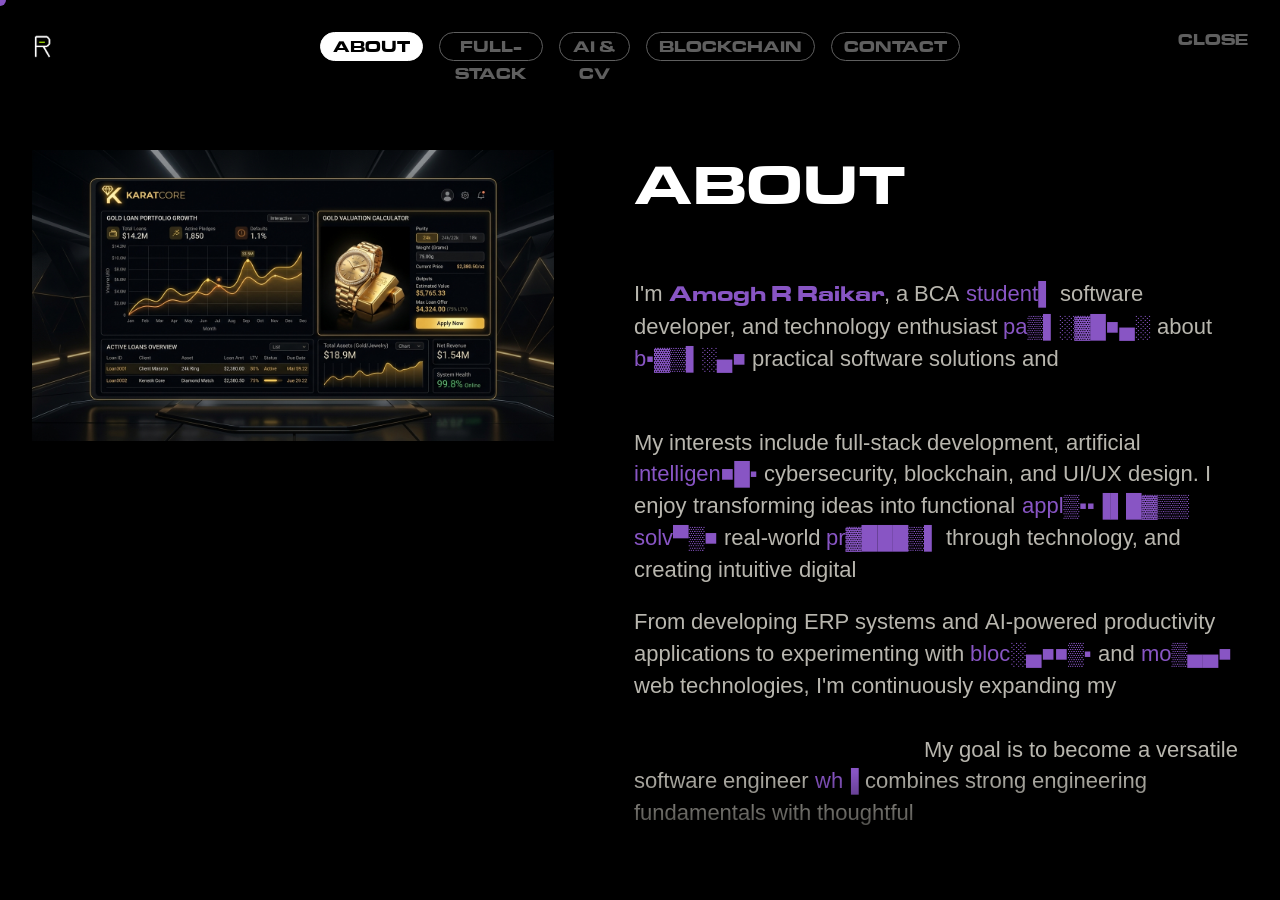
==== about.html @ 95056d33 "feat: personalized brutalist portfolio for Amogh R Raikar" ====
<!doctype html>
<html lang="en">
<head>
  <meta charset="utf-8">
  <meta name="viewport" content="width=device-width, initial-scale=1">
  <title>About Amogh R Raikar — Software Developer &amp; Creative Technologist</title>
  <meta name="description" content="Meet Amogh R Raikar, a software developer and creative technologist based in Bengaluru, India, building practical solutions across full-stack, AI, blockchain, and UI/UX design.">
  <meta name="robots" content="index, follow, max-image-preview:large, max-snippet:-1, max-video-preview:-1">
  <link rel="canonical" href="https://amoghraikar.github.io/portfolio/about.html">
  <meta property="og:site_name" content="Amogh R Raikar">
  <meta property="og:locale" content="en_US">
  <meta property="og:type" content="website">
  <meta property="og:title" content="About Amogh R Raikar — Software Developer &amp; Creative Technologist">
  <meta property="og:description" content="Meet Amogh R Raikar, a software developer and creative technologist based in Bengaluru, India, building practical solutions across full-stack, AI, blockchain, and UI/UX design.">
  <meta property="og:url" content="https://amoghraikar.github.io/portfolio/about.html">
  <meta property="og:image" content="assets/img/projects/karatcore-1.jpg">
  <meta property="og:image:alt" content="About Amogh R Raikar">
  <meta name="twitter:card" content="summary_large_image">
  <meta name="twitter:title" content="About Amogh R Raikar — Software Developer &amp; Creative Technologist">
  <meta name="twitter:description" content="Meet Amogh R Raikar, a software developer and creative technologist based in Bengaluru, India.">
  <meta name="twitter:image" content="assets/img/projects/karatcore-1.jpg">
  <link rel="icon" type="image/png" sizes="16x16" href="assets/img/favicon/favicon-16x16-lm.png" media="(prefers-color-scheme: light)">
  <link rel="icon" type="image/png" sizes="32x32" href="assets/img/favicon/favicon-32x32-lm.png" media="(prefers-color-scheme: light)">
  <link rel="icon" type="image/x-icon" href="assets/img/favicon/favicon-lm.ico" media="(prefers-color-scheme: light)">
  <link rel="icon" type="image/png" sizes="16x16" href="assets/img/favicon/favicon-16x16-dm.png" media="(prefers-color-scheme: dark)">
  <link rel="icon" type="image/png" sizes="32x32" href="assets/img/favicon/favicon-32x32-dm.png" media="(prefers-color-scheme: dark)">
  <link rel="icon" type="image/x-icon" href="assets/img/favicon/favicon-dm.ico" media="(prefers-color-scheme: dark)">
  <script>
    (() => {
      const file = (location.pathname.split('/').pop() || 'index.html').toLowerCase();
      const sectionPage = /^(about|contact|projects)\.html$/.test(file);
      if (matchMedia('(max-width: 700px), (hover: none) and (pointer: coarse) and (max-width: 1100px)').matches && !sectionPage) {
        document.documentElement.classList.add('mobile-index');
      }
      if (sectionPage) {
        document.documentElement.classList.add('section-page');
      }
      if (/^(about|contact)\.html$/.test(file)) {
        document.documentElement.classList.add('static-page');
      }
    })();
  </script>
  <link rel="stylesheet" href="assets/css/styles.css?v=20260927-1">
</head>
<body>
  <nav class="interface" aria-label="Primary navigation">
    <div class="brand-nav">
      <span class="tokonoma-logo-frame">
        <img class="tokonoma-logo" src="assets/img/misc/tokonoma_logo.png" alt="Amogh R Raikar">
      </span>
      <a class="nav-pill vertical" href="about.html"><span class="nav-pill-label">ABOUT</span></a>
      <a class="nav-pill vertical" href="projects.html"><span class="nav-pill-label">PROJECTS</span></a>
    </div>

    <div class="center-nav">
      <a class="nav-pill" href="projects.html?cat=full-stack"><span class="nav-pill-label">FULL-STACK</span></a>
      <a class="nav-pill ai-pill" href="projects.html?cat=ai-cv"><span class="nav-pill-label">AI &amp; CV</span></a>
      <a class="nav-pill" href="projects.html?cat=blockchain"><span class="nav-pill-label">BLOCKCHAIN</span></a>
    </div>

    <div class="right-nav">
      <a class="nav-pill" href="about.html#skills"><span class="nav-pill-label">SKILLS</span></a>
      <a class="nav-pill vertical" href="contact.html"><span class="nav-pill-label">CONTACT</span></a>
      <a class="nav-pill instagram-pill" href="https://github.com/amoghraikar" target="_blank" rel="noopener noreferrer" aria-label="Amogh on GitHub">
        <span class="nav-pill-label">
          <svg viewBox="0 0 24 24" aria-hidden="true" width="24" height="24" fill="currentColor">
            <path fill-rule="evenodd" clip-rule="evenodd" d="M12 2C6.477 2 2 6.484 2 12.017c0 4.425 2.865 8.18 6.839 9.504.5.092.682-.217.682-.483 0-.237-.008-.868-.013-1.703-2.782.605-3.369-1.343-3.369-1.343-.454-1.158-1.11-1.466-1.11-1.466-.908-.62.069-.608.069-.608 1.003.07 1.53 1.032 1.53 1.032.892 1.53 2.341 1.088 2.91.832.092-.647.35-1.088.636-1.338-2.22-.253-4.555-1.113-4.555-4.951 0-1.093.39-1.988 1.029-2.688-.103-.253-.446-1.272.098-2.65 0 0 .84-.27 2.75 1.026A9.564 9.564 0 0112 6.844c.85.004 1.705.115 2.504.337 1.909-1.296 2.747-1.027 2.747-1.027.546 1.379.202 2.398.1 2.651.64.7 1.028 1.595 1.028 2.688 0 3.848-2.339 4.695-4.566 4.943.359.309.678.92.678 1.855 0 1.338-.012 2.419-.012 2.747 0 .268.18.58.688.482A10.019 10.019 0 0022 12.017C22 6.484 17.522 2 12 2z"></path>
          </svg>
        </span>
      </a>
    </div>
  </nav>

  <main>
    <section class="hero" id="trailArea" aria-label="About Amogh R Raikar">
      <h1 class="seo-heading">About Amogh R Raikar — Software Developer &amp; Creative Technologist</h1>
    </section>
  </main>

  <img class="match-reaction" id="matchReaction" alt="" aria-hidden="true">
  <div class="points-display" id="pointsDisplay" aria-live="polite">
    <svg class="points-border" id="pointsBorder" aria-hidden="true">
      <rect class="ants-white" fill="none" stroke="#767676" stroke-width="1"></rect>
    </svg>
    <span id="pointsValue">POINTS 0</span>
  </div>

  <div class="cursor-action" id="cursorAction" aria-hidden="true">
    <span class="cursor-action-label" id="cursorActionLabel">MENU</span>
    <span class="cursor-action-count" id="cursorActionCount"></span>
    <svg class="cursor-image-nav" viewBox="0 0 80 80">
      <g id="cursorNavArrowGroup">
        <path class="cursor-nav-arrow" id="cursorNavArrow" d="M23 40 H56 M46 30 L56 40 L46 50"></path>
      </g>
    </svg>
  </div>

  <div class="viewer" id="viewer" role="dialog" aria-modal="true" aria-label="Expanded image" tabindex="-1">
    <a class="viewer-logo viewer-ui" href="index.html" aria-label="Amogh home">
      <img src="assets/img/misc/tokonoma_logo.png" alt="Amogh R Raikar">
    </a>
    <div class="viewer-tabs viewer-ui" id="viewerTabs" role="tablist" aria-label="Project category">
      <button class="viewer-tab active" type="button" data-section="ABOUT">ABOUT</button>
      <button class="viewer-tab" type="button" data-section="FULL-STACK">FULL-STACK</button>
      <button class="viewer-tab" type="button" data-section="AI &amp; CV">AI &amp; CV</button>
      <button class="viewer-tab" type="button" data-section="BLOCKCHAIN">BLOCKCHAIN</button>
      <button class="viewer-tab" type="button" data-section="CONTACT">CONTACT</button>
    </div>
    <button class="viewer-close viewer-ui" id="viewerClose" type="button">CLOSE</button>
    <div class="viewer-breadcrumb viewer-ui">
      <span id="viewerBreadcrumbPath">ABOUT&nbsp;&nbsp;/&nbsp;&nbsp;</span><strong id="viewerBreadcrumbImage">PROFILE</strong>
    </div>
    <img id="viewerImage" alt="Amogh R Raikar project image">
    <iframe class="viewer-video" id="viewerVideo" title="Project video player" frameborder="0" allow="accelerometer; autoplay; clipboard-write; encrypted-media; gyroscope; picture-in-picture; web-share" referrerpolicy="strict-origin-when-cross-origin" allowfullscreen></iframe>
    <div class="viewer-static-page" id="viewerStaticPage">
      <div class="viewer-static-page-inner">
        <div class="viewer-static-grid">
          <figure class="viewer-static-media">
            <img id="viewerStaticImage" alt="Amogh R Raikar">
          </figure>
          <div class="viewer-static-content">
            <h1 id="viewerStaticTitle">ABOUT</h1>
            <div class="viewer-static-copy" id="viewerStaticCopy"></div>
          </div>
        </div>
      </div>
    </div>
    <div class="viewer-info-prompt" id="viewerInfoPrompt" aria-hidden="true">
      <svg class="viewer-info-prompt-ants" viewBox="0 0 100 100" preserveAspectRatio="none" aria-hidden="true">
        <rect class="ants-dark" x=".5" y=".5" width="99" height="99" rx="49"></rect>
        <rect class="ants-light" x=".5" y=".5" width="99" height="99" rx="49"></rect>
      </svg>
      <span id="viewerInfoPromptLabel">PRESS I FOR INFO</span>
    </div>
    <div class="viewer-info-back" id="viewerInfoBack" aria-hidden="true"></div>
    <img class="viewer-next-image" id="viewerNextImage" alt="Next image">
    <div class="viewer-next-zone" id="viewerNextZone" aria-label="Show next image">
      <svg class="viewer-next-cue" viewBox="0 0 100 100" preserveAspectRatio="none" aria-hidden="true">
        <rect class="cue-dark" x=".5" y=".5" width="99" height="99"></rect>
        <rect class="cue-light" x=".5" y=".5" width="99" height="99"></rect>
      </svg>
    </div>
    <div class="viewer-thumbnails" id="viewerThumbnails" aria-label="Project images"></div>
    <div class="viewer-menu viewer-ui" id="viewerMenu">
      <div class="viewer-menu-highlight" id="viewerMenuHighlight" aria-hidden="true"></div>
      <svg class="viewer-menu-scroll-cue" id="viewerMenuScrollCue" viewBox="0 0 80 80" aria-hidden="true">
        <circle class="cue-fill" cx="40" cy="40" r="39"></circle>
        <circle class="ants-dark" cx="40" cy="40" r="39"></circle>
        <circle class="ants-light" cx="40" cy="40" r="39"></circle>
        <polyline class="ants-dark" points="28,34 40,46 52,34"></polyline>
        <polyline class="ants-light" points="28,34 40,46 52,34"></polyline>
      </svg>
      <img class="viewer-menu-preview" id="viewerMenuPreview" alt="">
      <div class="viewer-menu-list" id="viewerMenuList"></div>
    </div>
    <canvas class="ascii-mask" id="asciiMask" aria-hidden="true"></canvas>
  </div>

  <div class="mobile-section-nav-fade" aria-hidden="true"></div>
  <nav class="mobile-section-nav" id="mobileSectionNav" aria-label="Sections">
    <a class="mobile-section-pill active" href="about.html" aria-current="page">ABOUT</a>
    <a class="mobile-section-pill" href="projects.html">PROJECTS</a>
    <a class="mobile-section-pill" href="contact.html">CONTACT</a>
  </nav>
  <div class="mobile-static-topbar" id="mobileStaticTopbar">
    <a class="mobile-static-logo" href="index.html" aria-label="Home">
      <img src="assets/img/misc/tokonoma_logo.png" alt="Amogh R Raikar">
    </a>
    <button class="mobile-static-close" id="mobileStaticClose" type="button" aria-label="Close and return home">
      <svg viewBox="0 0 44 44" aria-hidden="true">
        <path d="M14 14L30 30M30 14L14 30"></path>
      </svg>
    </button>
  </div>

<script src="assets/js/app.js?v=20260927-1" defer></script>
</body>
</html>
---- assets/css/styles.css ----
@font-face {
  font-family: 'EurostileMNExtendedBold';
  src: url('../font/EurostileMNExtendedBold.ttf') format('truetype');
  font-style: normal;
  font-weight: 700;
  font-display: swap;
}

@property --angle-1 {
  syntax: "<angle>";
  inherits: false;
  initial-value: -75deg;
}

@property --angle-2 {
  syntax: "<angle>";
  inherits: false;
  initial-value: -45deg;
}

@media (max-width: 700px), (hover: none) and (pointer: coarse) and (max-width: 1100px) {
  html:is(.mobile-project-wheel, .mobile-aito-detail) .interface,
  html:is(.mobile-project-wheel, .mobile-aito-detail) .pill-slot,
  html:is(.mobile-project-wheel, .mobile-aito-detail) .nav-pill.falling {
    display: none !important;
    visibility: hidden !important;
    opacity: 0 !important;
    pointer-events: none !important;
  }
  html:is(.mobile-aito-wheel, .mobile-project-wheel) .viewer-menu {
    inset: 64px 0;
    overflow-y: auto;
    scroll-snap-type: y mandatory;
    scroll-padding-block: 50%;
    perspective: 620px;
  }
  html.mobile-project-wheel .viewer-menu {
    inset: 160px 0 64px 0;
  }
  html.mobile-project-wheel .viewer-menu-list,
  html.mobile-project-wheel .viewer-menu-list.compact {
    padding-top: calc((100dvh - 224px) / 2 - 34px);
    padding-bottom: calc((100dvh - 224px) / 2 - 34px);
  }
  .mobile-wheel-thumb-row {
    display: none;
  }
  html.mobile-project-wheel .mobile-wheel-thumb-row {
    display: block;
    position: fixed;
    z-index: 3001;
    top: 64px;
    left: 0;
    right: 0;
    height: 88px;
    overflow: hidden;
    pointer-events: none;
  }
  .mobile-wheel-thumb-track {
    display: flex;
    width: max-content;
    height: 100%;
    transition: transform .34s cubic-bezier(.22, 1, .36, 1);
    will-change: transform;
  }
  .mobile-wheel-thumb-frame {
    position: relative;
    flex: 0 0 auto;
    width: 88px;
    height: 66px;
    align-self: center;
    opacity: .34;
    transition: opacity .22s ease;
  }
  .mobile-wheel-thumb {
    display: block;
    width: 100%;
    height: 100%;
    object-fit: cover;
  }
  .mobile-wheel-thumb-frame.active {
    opacity: 1;
  }
  .mobile-wheel-count-pill {
    display: none;
  }
  html.mobile-project-wheel .mobile-wheel-count-pill {
    display: block;
    position: fixed;
    z-index: 3004;
    top: 32px;
    left: 50%;
    translate: -50% -50%;
    padding: 7px 14px 3px;
    border-radius: 999px;
    background: var(--cursor-color, #fff);
    color: #000;
    font-family: 'EurostileMNExtendedBold', Arial, sans-serif;
    font-size: 12px;
    font-weight: 700;
    letter-spacing: .04em;
    line-height: 1.3;
    white-space: nowrap;
    transition: background-color .3s linear;
  }
  html:is(.mobile-aito-wheel, .mobile-project-wheel) .viewer-menu::before,
  html:is(.mobile-aito-wheel, .mobile-project-wheel) .viewer-menu::after {
    display: none;
  }
  html:is(.mobile-aito-wheel, .mobile-project-wheel) .viewer-menu-list,
  html:is(.mobile-aito-wheel, .mobile-project-wheel) .viewer-menu-list.compact {
    justify-content: flex-start;
    min-height: auto;
    padding-top: calc((100dvh - 128px) / 2 - 34px);
    padding-bottom: calc((100dvh - 128px) / 2 - 34px);
    perspective: 620px;
    transform-style: preserve-3d;
  }
  html:is(.mobile-aito-wheel, .mobile-project-wheel) .viewer-menu-entry {
    flex: 0 0 auto;
    min-height: 68px;
    margin: 0;
    padding: 18px 24px;
    background: #000;
    color: var(--color-muted);
    scroll-snap-align: center;
    scroll-snap-stop: normal;
    transform-origin: 50% 50%;
    transform-style: preserve-3d;
    backface-visibility: hidden;
    transition: background-color .18s ease, color .18s ease, opacity .1s linear;
  }
  html:is(.mobile-aito-wheel, .mobile-project-wheel) .viewer-menu-entry.cursor-hover {
    background: #000;
  }
  html:is(.mobile-aito-wheel, .mobile-project-wheel) .viewer-menu-entry.wheel-selected {
    background: var(--color-panel);
    color: #fff;
  }
  html:is(.mobile-aito-wheel, .mobile-project-wheel) .viewer-menu-scroll-cue {
    display: none !important;
  }
  html:is(.mobile-aito-wheel, .mobile-project-wheel) .viewer-menu-preview.wheel-preview {
    position: fixed;
    z-index: 0;
    inset: 64px 0;
    width: 100%;
    height: calc(100dvh - 128px);
    max-width: none;
    max-height: none;
    object-fit: cover;
    opacity: .34;
    filter: saturate(.85) brightness(.72);
    pointer-events: none;
  }
  html:is(.mobile-aito-wheel, .mobile-project-wheel) .viewer-menu-list {
    position: relative;
    z-index: 1;
  }
}
@font-face {
  font-family: 'AmstradPC';
  src: url('../font/Ac437_Amstrad_PC-2y.ttf') format('truetype');
  font-style: normal;
  font-weight: 400;
  font-display: swap;
}
:root {
  color-scheme: light;
  --cursor-color: #baff00;
  --color-muted: #5f5f5f;
  --color-panel: #141414;
}
* { box-sizing: border-box; }
.seo-heading {
  position: absolute;
  width: 1px;
  height: 1px;
  padding: 0;
  margin: -1px;
  overflow: hidden;
  clip: rect(0, 0, 0, 0);
  white-space: nowrap;
  border: 0;
}
html, body { margin: 0; width: 100%; height: 100%; background: #000; color: #fff; }
body { font-family: Arial, Helvetica, sans-serif; }
body.viewer-open { overflow: hidden; }

.interface {
  position: fixed;
  inset: 0;
  z-index: 20;
  pointer-events: none;
  font-family: 'EurostileMNExtendedBold', Arial, sans-serif;
  font-weight: 700;
}
html.section-page .interface,
html.section-page #trailArea {
  visibility: hidden;
}
html.section-page .mobile-static-logo,
html.section-page .mobile-static-close {
  opacity: 0;
}
.brand-nav {
  position: absolute;
  left: 41px;
  top: 32px;
  display: flex;
  flex-direction: column;
  align-items: center;
  gap: 32px;
}
.tokonoma-logo {
  display: block;
  width: 40.53px;
  height: 58px;
  object-fit: contain;
  pointer-events: auto;
}
.tokonoma-logo-frame {
  display: block;
}
.center-nav {
  position: absolute;
  left: 50%;
  top: 32px;
  display: flex;
  align-items: flex-start;
  gap: 32px;
  transform: translateX(-50%);
}
.right-nav {
  position: absolute;
  right: 32px;
  top: 32px;
  display: flex;
  flex-direction: column;
  align-items: flex-end;
  gap: 32px;
}
.nav-pill {
  position: relative;
  isolation: isolate;
  display: inline-flex;
  align-items: center;
  justify-content: center;
  padding: 12px 16px;
  border: 1px solid #fff;
  border-radius: 999px;
  background: transparent;
  color: #fff;
  font-family: 'EurostileMNExtendedBold', Arial, sans-serif;
  font-size: 48px;
  font-weight: 700;
  line-height: .92;
  text-decoration: none;
  white-space: nowrap;
  pointer-events: auto;
  user-select: none;
  -webkit-user-select: none;
}
.nav-pill::before {
  content: "";
  position: absolute;
  inset: 0;
  z-index: 0;
  background: #fff;
  border-radius: inherit;
  clip-path: inset(0 100% 0 0);
  transition: clip-path .34s cubic-bezier(.65, 0, .35, 1);
  pointer-events: none;
}
.nav-pill.vertical::before {
  clip-path: inset(0 0 100% 0);
}
.nav-pill:hover::before,
.nav-pill:focus-visible::before {
  clip-path: inset(0 0 0 0);
}
.nav-pill.vertical:hover::before,
.nav-pill.vertical:focus-visible::before {
  clip-path: inset(0 0 0 0);
}
.nav-pill-label {
  position: relative;
  z-index: 1;
  display: inline-block;
  mix-blend-mode: difference;
}
.nav-pill.vertical {
  writing-mode: vertical-rl;
  text-orientation: mixed;
  padding: 16px 12px 20px;
}
.nav-pill.ai-pill {
  padding-right: 20px;
}
.nav-pill.instagram-pill {
  width: 70px;
  height: 70px;
  padding: 15px;
  border-radius: 50%;
}
.instagram-pill svg {
  display: block;
  width: 100%;
  height: 100%;
  fill: none;
  stroke: currentColor;
  stroke-width: 2;
  stroke-linecap: round;
  stroke-linejoin: round;
  pointer-events: none;
}
.nav-pill:focus-visible {
  outline: none;
}
.nav-pill.falling {
  position: fixed;
  z-index: 30;
  margin: 0;
  will-change: transform;
  transform-origin: 50% 50%;
  cursor: grab;
  touch-action: none;
}
.nav-pill.falling.dragging {
  cursor: grabbing;
}
.nav-pill.falling.snapped {
  cursor: default;
}

/* LABZ-only page transition. The blue layer grows from the fixed left edge,
   inverts the UI beneath it, then slides off while an opaque black wake follows. */
.labz-page-sweep,
.labz-page-blackout {
  position: fixed;
  inset: 0;
  pointer-events: none;
  visibility: hidden;
}
.labz-page-sweep {
  z-index: 10001;
  width: 100vw;
  background: rgb(0, 0, 255);
  mix-blend-mode: difference;
  opacity: 0;
  transform: translate3d(0, 0, 0) scaleX(0);
  transform-origin: left center;
  will-change: transform, opacity;
}
.labz-page-blackout {
  z-index: 10000;
  background: #000;
  clip-path: inset(0 100% 0 0);
  will-change: clip-path;
}
body.labz-page-exit .labz-page-sweep,
body.labz-page-exit .labz-page-blackout {
  visibility: visible;
}
body.labz-page-exit .labz-page-sweep {
  opacity: 1;
  animation: rootLabzBlueSweep 1.08s linear forwards;
}
body.labz-page-exit .labz-page-blackout {
  animation: rootLabzBlackWake 1.08s linear forwards;
}
@keyframes rootLabzBlueSweep {
  0% { transform: translate3d(0, 0, 0) scaleX(0); }
  52% { transform: translate3d(0, 0, 0) scaleX(1); animation-timing-function: cubic-bezier(.55, 0, .15, 1); }
  100% { transform: translate3d(100%, 0, 0) scaleX(1); }
}
@keyframes rootLabzBlackWake {
  0%, 52% { clip-path: inset(0 100% 0 0); }
  100% { clip-path: inset(0 0 0 0); }
}

/* Mobile LABZ wipe matches the LABZ-logo return transition exactly:
   blue sweeps from top to bottom, then its top edge follows with black behind. */
@media (max-width: 1100px), (hover: none) and (pointer: coarse) {
  .labz-page-sweep {
    width: 100vw;
    height: 100dvh;
    opacity: 0;
    transform: translate3d(0, 0, 0) scaleY(0);
    transform-origin: top center;
    clip-path: none;
    will-change: transform, opacity;
  }
  body.labz-page-exit .labz-page-sweep {
    opacity: 1;
    animation: rootLabzBlueSweepDown 1.08s linear forwards;
  }
  body.labz-page-exit .labz-page-blackout {
    clip-path: inset(0 0 100% 0);
    animation: rootLabzBlackWakeDown 1.08s linear forwards;
  }
  @keyframes rootLabzBlueSweepDown {
    0% { transform: translate3d(0, 0, 0) scaleY(0); }
    52% { transform: translate3d(0, 0, 0) scaleY(1); }
    100% { transform: translate3d(0, 100%, 0) scaleY(1); }
  }
  @keyframes rootLabzBlackWakeDown {
    0%, 52% { clip-path: inset(0 0 100% 0); }
    100% { clip-path: inset(0 0 0 0); }
  }
}
@media (prefers-reduced-motion: reduce) and (min-width: 1101px) and (hover: hover) and (pointer: fine) {
  body.labz-page-exit .labz-page-sweep {
    animation-duration: .24s;
  }
  body.labz-page-exit .labz-page-blackout {
    animation-duration: .24s;
  }
}
.pill-slot {
  position: fixed;
  z-index: 19;
  pointer-events: none;
  overflow: visible;
}
.pill-slot .ants-white,
.points-border .ants-white {
  stroke-dasharray: 9 6;
  animation: marching-ants .5s linear infinite;
}
.pill-slot .slot-fill {
  fill: transparent;
  transition: fill .12s ease;
}
.pill-slot.wrong-target .slot-fill {
  fill: #f00;
}
.pill-slot.correct-target .slot-fill {
  fill: #00d83a;
}
@keyframes marching-ants { to { stroke-dashoffset: -15; } }

.pill-ants {
  display: none;
}
.pill-ants rect {
  fill: none;
  stroke-width: 1;
  vector-effect: non-scaling-stroke;
}
.pill-ants .ants-black {
  stroke: #000;
}
.pill-ants .ants-white {
  stroke: #fff;
  stroke-dasharray: 9 6;
  animation: marching-ants .5s linear infinite;
}

.match-reaction {
  position: fixed;
  right: 32px;
  bottom: 80px;
  z-index: 2000;
  display: block;
  width: auto;
  height: auto;
  max-width: 320px;
  max-height: 160px;
  opacity: 0;
  visibility: hidden;
  pointer-events: none;
  transform: translateY(6px) scale(.96);
  transition: opacity .16s ease, transform .16s ease, visibility 0s linear .16s;
}
.match-reaction.show {
  opacity: 1;
  visibility: visible;
  transform: translateY(0) scale(1);
  transition: opacity .16s ease, transform .16s ease;
}
.match-reaction.show.exiting {
  opacity: 1;
  visibility: visible;
  transform: translateX(calc(100% + 32px));
  transition: transform .45s cubic-bezier(.55, 0, .3, 1);
}
.match-reaction.resetting {
  transition: none !important;
}
.offscreen-reaction {
  position: fixed;
  left: 50%;
  top: 50%;
  z-index: 2100;
  display: block;
  width: auto;
  height: auto;
  max-width: min(80vw, 320px);
  max-height: 200px;
  opacity: 0;
  visibility: hidden;
  pointer-events: none;
  transform: translate(-50%, -50%) scale(.96);
  transition: opacity .35s ease, transform .35s ease, visibility 0s linear .35s;
}
.offscreen-reaction.show {
  opacity: 1;
  visibility: visible;
  transform: translate(-50%, -50%) scale(1);
  transition: opacity .2s ease, transform .2s ease;
}
.points-display {
  position: fixed;
  right: 32px;
  bottom: 32px;
  z-index: 2001;
  display: inline-flex;
  align-items: center;
  justify-content: center;
  box-sizing: content-box;
  width: max-content;
  height: auto;
  padding: 8px 12px;
  border-radius: 999px;
  background: #000;
  color: #767676;
  font-family: 'EurostileMNExtendedBold', Arial, sans-serif;
  font-size: 16px;
  font-weight: 700;
  line-height: 1;
  white-space: nowrap;
  pointer-events: none;
  user-select: none;
}
.points-display.falling {
  box-sizing: border-box;
  right: auto;
  bottom: auto;
  margin: 0;
  cursor: grab;
  touch-action: none;
  will-change: transform;
  transform-origin: 50% 50%;
}
.points-display.falling.dragging { cursor: grabbing; }
.points-display.falling.static { cursor: default; }
.points-border {
  position: absolute;
  inset: 0;
  width: 100%;
  height: 100%;
  overflow: visible;
  pointer-events: none;
}
.points-border .ants-white {
  stroke: #767676;
  transition: stroke .2s ease;
}
.points-display.positive .points-border .ants-white { stroke: #00d83a; }
.points-display.negative .points-border .ants-white { stroke: #f00; }
.points-display.positive { color: #00d83a; }
.points-display.negative { color: #f00; }
body.viewer-open .points-display {
  opacity: 0;
  visibility: hidden;
}

.hero {
  position: relative;
  width: 100%;
  height: 100svh;
  min-height: 100%;
  margin: 0;
  overflow: hidden;
  background: #000;
  cursor: none;
  isolation: isolate;
}

.trail-image {
  position: absolute;
  left: 0;
  top: 0;
  z-index: 4;
  width: clamp(110px, 11vw, 170px);
  height: clamp(82px, 8.25vw, 128px);
  object-fit: cover;
  border: 0;
  opacity: 0;
  translate: -50% -50%;
  transform: scale(.82);
  rotate: var(--rotation);
  box-shadow: 0 10px 30px rgba(0, 0, 0, .16);
  cursor: none;
  user-select: none;
  scale: 1;
  transition: opacity .18s ease, scale .65s cubic-bezier(.22, 1, .36, 1), rotate .65s cubic-bezier(.22, 1, .36, 1);
  animation: none;
}
.trail-image.is-loaded {
  animation: trail-life 1.65s cubic-bezier(.2,.72,.25,1) forwards;
}
.trail-image.idle-focus {
  opacity: 1;
  transform: scale(1);
  scale: 3.5;
  rotate: 0deg;
  animation: none;
  cursor: none;
}
@keyframes trail-life {
  0% { opacity: 0; transform: scale(.72); }
  12%, 66% { opacity: 1; transform: scale(1); }
  100% { opacity: 0; transform: scale(.94); }
}

.viewer {
  position: fixed;
  inset: 0;
  width: 100vw;
  height: 100vh;
  height: 100dvh;
  z-index: 1000;
  display: grid;
  place-items: center;
  padding: 56px;
  background: #000;
  opacity: 0;
  visibility: hidden;
  pointer-events: none;
  transition: opacity .28s ease, visibility 0s linear .28s;
  cursor: none;
}
.viewer.open {
  opacity: 1;
  visibility: visible;
  pointer-events: auto;
  transition: opacity .28s ease;
}
.viewer:focus,
.viewer:focus-visible {
  outline: none;
  box-shadow: none;
}
.viewer > #viewerImage {
  position: fixed;
  z-index: 1;
  inset: 0 88px 0 56px;
  margin: auto;
  display: block;
  width: auto;
  height: auto;
  max-width: calc(100vw - 112px);
  max-height: calc(100vh - 125px);
  max-height: calc(100dvh - 125px);
  object-fit: contain;
  scale: .875;
  transform-origin: center;
  user-select: none;
}
.viewer-fluid-canvas {
  position: fixed;
  z-index: 3;
  pointer-events: none;
  user-select: none;
  will-change: opacity;
}
.viewer-static-fluid-canvas { z-index: 5; }
.viewer-info-prompt {
  position: fixed;
  z-index: 5;
  display: flex;
  align-items: center;
  justify-content: center;
  padding: 12px 7px;
  border: 0;
  border-radius: 999px;
  background: transparent;
  color: #fff;
  font-family: EurostileMNExtendedBold, Arial, sans-serif;
  font-size: 16px;
  line-height: 1;
  white-space: nowrap;
  writing-mode: vertical-rl;
  text-orientation: mixed;
  opacity: 0;
  visibility: hidden;
  translate: -100% -50%;
  transition: opacity .28s ease, visibility 0s linear .28s;
  pointer-events: none;
}
.viewer-info-prompt-ants {
  position: absolute;
  inset: 0;
  width: 100%;
  height: 100%;
  overflow: visible;
  pointer-events: none;
}
.viewer-info-prompt-ants rect {
  fill: none;
  stroke-width: 1;
  vector-effect: non-scaling-stroke;
  stroke-dasharray: 9 6;
  animation: viewer-info-prompt-dark .5s linear infinite;
}
.viewer-info-prompt-ants .ants-dark { stroke: #000; }
.viewer-info-prompt-ants .ants-light {
  stroke: #fff;
  stroke-dashoffset: 7.5;
  animation-name: viewer-info-prompt-light;
}
@keyframes viewer-info-prompt-dark {
  from { stroke-dashoffset: 0; }
  to { stroke-dashoffset: -15; }
}
@keyframes viewer-info-prompt-light {
  from { stroke-dashoffset: 7.5; }
  to { stroke-dashoffset: -7.5; }
}
.viewer.info-hint .viewer-info-prompt {
  opacity: 1;
  visibility: visible;
  transition: opacity .28s ease;
}
.viewer-info-back {
  position: fixed;
  z-index: 4;
  display: flex;
  flex-direction: column;
  align-items: flex-start;
  justify-content: flex-start;
  gap: 1px;
  padding: 32px;
  background: var(--color-panel);
  color: var(--cursor-color);
  font-family: Helvetica, Arial, sans-serif;
  font-size: clamp(19px, calc(1.35vw + 4px), 24px);
  line-height: 1.3;
  backface-visibility: hidden;
  transform: rotateY(180deg);
  transform-style: preserve-3d;
  transform-origin: 50% 50%;
  visibility: hidden;
  pointer-events: none;
  overflow-x: hidden;
  overflow-y: auto;
  scrollbar-width: none;
}
.viewer-info-back::-webkit-scrollbar { display: none; }
.viewer-info-back p {
  position: relative;
  z-index: 2;
  flex: 0 0 auto;
  box-sizing: border-box;
  width: 100%;
  max-width: 100%;
  margin: 0;
  padding: 5px 20% 5px 7px;
  background: #000;
  overflow-wrap: anywhere;
}
.viewer-info-back-guides {
  position: absolute;
  inset: 0;
  z-index: 1;
  overflow: hidden;
  pointer-events: none;
}
.viewer-info-back-guides svg {
  position: absolute;
  inset: 0;
  display: block;
  width: 100%;
  height: 100%;
  overflow: hidden;
}
.viewer-info-back-guides line {
  fill: none;
  stroke-width: 1;
  vector-effect: non-scaling-stroke;
  stroke-dasharray: 9 6;
}
.viewer-info-back-guides .guide-dark {
  stroke: var(--color-panel);
  animation: viewer-info-guide-dark .55s linear infinite;
}
.viewer-info-back-guides .guide-light {
  stroke: #fff;
  animation: viewer-info-guide-light .55s linear infinite;
}
.viewer-info-back-guides .guide-corner {
  position: absolute;
  display: block;
  width: 8px;
  height: 8px;
  margin: 0;
  background: #fff;
}
.viewer-info-back-guides .top-left { top: 0; left: 0; }
.viewer-info-back-guides .top-right { top: 0; right: 0; }
.viewer-info-back-guides .bottom-left { bottom: 0; left: 0; }
.viewer-info-back-guides .bottom-right { right: 0; bottom: 0; }
@keyframes viewer-info-guide-dark {
  from { stroke-dashoffset: 0; }
  to { stroke-dashoffset: -15; }
}
@keyframes viewer-info-guide-light {
  from { stroke-dashoffset: 7.5; }
  to { stroke-dashoffset: -7.5; }
}
.viewer-static-inline-link {
  color: inherit;
  text-decoration: underline;
  text-underline-offset: 2px;
}
.viewer-info-link {
  color: inherit;
  text-decoration: underline;
  text-underline-offset: 2px;
  pointer-events: auto;
}
.viewer-info-terminal-cursor {
  display: inline-block;
  width: .68em;
  height: .82em;
  margin-left: 2px;
  background: currentColor;
  vertical-align: -.06em;
  animation: viewer-terminal-blink .72s steps(1, end) infinite;
}
@keyframes viewer-terminal-blink {
  50% { opacity: 0; }
}
.viewer-info-back.visible {
  visibility: visible;
  pointer-events: auto;
}
.viewer > #viewerImage {
  backface-visibility: hidden;
  transform-style: preserve-3d;
  transition: filter .32s ease;
}
.viewer-ui {
  position: fixed;
  z-index: 6;
  font-family: EurostileMNExtendedBold, Arial, sans-serif;
  text-transform: uppercase;
}
.viewer-logo {
  top: 32px;
  left: 32px;
  display: block;
  width: auto;
  height: 29px;
}
.viewer-logo img {
  display: block;
  width: auto;
  height: 29px;
  object-fit: contain;
}
.viewer-tabs {
  top: 32px;
  left: 50%;
  display: flex;
  gap: 16px;
  translate: -50% 0;
}
.viewer-tab {
  height: 29px;
  padding: 0 12px;
  border: 1px solid var(--color-muted);
  border-radius: 999px;
  background: transparent;
  color: var(--color-muted);
  font: inherit;
  font-size: 16px;
  line-height: 27px;
  cursor: none;
}
.viewer-tab[data-section="AI"] {
  padding-right: 14px;
}
.viewer-tab.active {
  border-color: #fff;
  background: #fff;
  color: #000;
}
.viewer-tab:not(.active):hover {
  border-color: #242424;
  background: #242424;
  color: #fff;
}
.viewer-close {
  top: 32px;
  right: 32px;
  padding: 0;
  border: 0;
  background: transparent;
  color: var(--color-muted);
  font-family: EurostileMNExtendedBold, Arial, sans-serif;
  font-weight: 700;
  font-size: 16px;
  line-height: 1;
  cursor: none;
  transition: color .15s ease;
}
.viewer-close:hover { color: #fff; }
.viewer-breadcrumb {
  left: 32px;
  bottom: 32px;
  color: var(--color-muted);
  font-size: 16px;
  white-space: nowrap;
}
.viewer-breadcrumb strong { color: #fff; font-weight: inherit; }
.viewer-next-image {
  position: fixed;
  z-index: 3;
  display: block;
  object-fit: contain;
  opacity: 0;
  visibility: hidden;
  pointer-events: none;
  user-select: none;
}
.viewer-next-image.peek {
  opacity: .3;
  visibility: visible;
  transition: opacity .2s ease;
}
.viewer-next-zone {
  position: fixed;
  z-index: 5;
  top: 50%;
  right: auto;
  width: max(150px, 18vw);
  height: min(58vh, calc(100dvh - 186px));
  translate: 0 -50%;
}
.viewer-next-cue {
  display: block;
  width: 100%;
  height: 100%;
  overflow: visible;
  opacity: .72;
  transition: opacity .18s ease;
}
.viewer-next-cue rect {
  vector-effect: non-scaling-stroke;
  fill: none;
  stroke-width: 1px;
  stroke-dasharray: 9 6;
  animation: marching-ants .65s linear infinite;
}
.viewer-next-cue .cue-dark { stroke: #303030; }
.viewer-next-cue .cue-light {
  stroke: #fff;
  animation-name: viewer-marching-ants-alt;
}
@keyframes viewer-marching-ants-alt {
  from { stroke-dashoffset: 7.5; }
  to { stroke-dashoffset: -7.5; }
}
.viewer-next-image.peek + .viewer-next-zone .viewer-next-cue {
  opacity: 0;
}
.viewer-next-image,
.viewer-next-zone { display: none; }
.viewer-thumbnails {
  position: fixed;
  z-index: 6;
  top: 50%;
  right: 0;
  bottom: auto;
  width: 104px;
  height: max-content;
  max-height: calc(100dvh - 144px);
  display: flex;
  flex-direction: column;
  align-items: flex-end;
  gap: 1px;
  padding: 0;
  overflow-x: hidden;
  overflow-y: auto;
  scrollbar-width: none;
  translate: 0 -50%;
  transform: translateX(0);
  transition: transform .72s cubic-bezier(.65, 0, .35, 1);
  will-change: transform;
}
.viewer.info-card-open .viewer-thumbnails {
  transform: translateX(calc(100% + 2px));
  pointer-events: none;
}
.viewer-thumbnails::-webkit-scrollbar { display: none; }
.viewer-thumbnails.long-gallery {
  top: 72px;
  bottom: 0;
  height: auto;
  max-height: none;
  translate: 0;
}
.viewer-thumbnail {
  position: relative;
  flex: 0 0 auto;
  width: 72px;
  height: 54px;
  padding: 0;
  border: 0;
  background: #000;
  opacity: .34;
  cursor: none;
  transition:
    width .34s cubic-bezier(.22, 1, .36, 1),
    height .34s cubic-bezier(.22, 1, .36, 1),
    opacity .22s ease,
    filter .22s ease;
}
.viewer-thumbnail img {
  display: block;
  width: 100%;
  height: 100%;
  object-fit: cover;
}
.thumbnail-loading::after {
  content: '';
  position: absolute;
  z-index: 2;
  top: 50%;
  left: 50%;
  width: 62%;
  height: 1px;
  background: var(--cursor-color, #baff00);
  transform: translate(-50%, -50%) scaleX(.2);
  transform-origin: 50% 50%;
  animation: thumbnail-loading-line .72s cubic-bezier(.65, 0, .35, 1) infinite alternate;
  pointer-events: none;
}
@keyframes thumbnail-loading-line {
  to { transform: translate(-50%, -50%) scaleX(1); }
}
.viewer-thumbnail.active {
  width: 100px;
  height: 75px;
  opacity: 1;
}
.viewer-thumbnail:hover {
  width: 92px;
  height: 69px;
  opacity: 1;
}
.viewer-thumbnail.active:hover {
  width: 100px;
  height: 75px;
}
.viewer-menu {
  position: fixed;
  z-index: 4;
  inset: 84px 0 0;
  overflow-x: hidden;
  overflow-y: auto;
  overscroll-behavior: contain;
  scrollbar-width: none;
  opacity: 0;
  visibility: hidden;
  pointer-events: none;
  transition: opacity .24s ease, visibility 0s linear .24s;
}
.viewer-menu::-webkit-scrollbar { display: none; }
.viewer-menu::after {
  content: '';
  position: fixed;
  z-index: 4;
  left: 0;
  right: 0;
  bottom: 0;
  height: 128px;
  background: linear-gradient(to bottom, transparent, #000 88%);
  pointer-events: none;
}
.viewer-menu::before {
  content: '';
  position: fixed;
  z-index: 4;
  left: 0;
  right: 0;
  top: 84px;
  height: 128px;
  background: linear-gradient(to bottom, #000 12%, transparent);
  opacity: 0;
  pointer-events: none;
  transition: opacity .22s ease;
}
.viewer-menu.at-bottom::before { opacity: 1; }
.viewer-menu-highlight {
  position: fixed;
  z-index: 1;
  left: 0;
  right: 0;
  top: 0;
  height: 0;
  background: var(--color-panel);
  opacity: 0;
  pointer-events: none;
  transition:
    top .25s cubic-bezier(.22, 1, .36, 1),
    height .25s cubic-bezier(.22, 1, .36, 1),
    opacity .1s ease;
}
.viewer-menu-highlight.visible { opacity: 1; }
.viewer.menu-open .viewer-menu {
  opacity: 1;
  visibility: visible;
  pointer-events: auto;
  transition: opacity .24s ease;
}
.viewer.menu-open > #viewerImage,
.viewer.menu-open .viewer-next-zone,
.viewer.menu-open .viewer-next-image,
.viewer.menu-open .viewer-thumbnails,
.viewer.menu-open .viewer-breadcrumb { opacity: 0; visibility: hidden; pointer-events: none; }
.viewer-menu-list {
  position: relative;
  z-index: 2;
  display: flex;
  flex-direction: column;
  align-items: center;
  width: 100%;
  min-height: calc(100dvh - 84px);
  padding-bottom: 112px;
  color: var(--color-muted);
  text-align: center;
}
.viewer-menu-list.compact {
  justify-content: center;
  padding-top: 0;
  padding-bottom: 84px;
}
.viewer-static-page {
  position: fixed;
  z-index: 4;
  inset: 0;
  display: none;
  overflow-x: hidden;
  overflow-y: hidden;
  color: #fff;
  overscroll-behavior: contain;
}
.viewer-static-page-inner {
  width: 100%;
  height: 100%;
  padding: 150px 0 32px;
}
.viewer-static-page h1 {
  margin: 0 0 64px;
  font: 700 clamp(32px, 5vw, 56px)/1 'EurostileMNExtendedBold', Arial, sans-serif;
  letter-spacing: .02em;
}
.viewer-static-grid {
  display: grid;
  grid-template-columns: minmax(0, .85fr) minmax(0, 1fr);
  gap: 80px;
  align-items: start;
  width: 100%;
  max-width: 1360px;
  margin: 0 auto;
  padding: 0 32px;
  height: 100%;
  min-height: 0;
}
.viewer-static-media {
  position: relative;
  width: 100%;
  height: 100%;
  margin: 0;
  overflow: hidden;
  background: transparent;
}
.viewer-static-media img {
  display: block;
  width: 100%;
  height: auto;
  max-height: 100%;
  object-fit: contain;
  object-position: top center;
}
.viewer-static-media img.unavailable { opacity: 0; }
.viewer-static-content {
  height: 100%;
  min-height: 0;
  overflow-x: hidden;
  overflow-y: auto;
  padding: 8px 8px 108px 0;
  overscroll-behavior: contain;
  scrollbar-width: none;
}
.viewer-static-content.has-overflow {
  -webkit-mask-image: linear-gradient(to bottom, #000 0, #000 calc(100% - 96px), transparent 100%);
  mask-image: linear-gradient(to bottom, #000 0, #000 calc(100% - 96px), transparent 100%);
}
.viewer-static-content.has-overflow.is-scrolled:not(.is-at-bottom) {
  -webkit-mask-image: linear-gradient(to bottom, transparent 0, #000 72px, #000 calc(100% - 96px), transparent 100%);
  mask-image: linear-gradient(to bottom, transparent 0, #000 72px, #000 calc(100% - 96px), transparent 100%);
}
.viewer-static-content.has-overflow.is-scrolled.is-at-bottom {
  -webkit-mask-image: linear-gradient(to bottom, transparent 0, #000 72px, #000 100%);
  mask-image: linear-gradient(to bottom, transparent 0, #000 72px, #000 100%);
}
.viewer-static-content::-webkit-scrollbar { width: 0; height: 0; }
.viewer-static-copy {
  color: #b8b6ae;
  font-family: Helvetica, Arial, sans-serif;
  font-size: 22px;
  line-height: 1.45;
}
.viewer-static-copy p { margin: 0 0 20px; }
.viewer-static-copy .reveal-line {
  opacity: 0;
  transform: translateY(24px);
  transition: opacity .6s cubic-bezier(.22, 1, .36, 1), transform .6s cubic-bezier(.22, 1, .36, 1);
}
.viewer-static-copy .reveal-line.is-revealed {
  opacity: 1;
  transform: translateY(0);
}
.viewer-static-copy .reveal-word {
  display: inline-block;
  opacity: 0;
  transform: translateY(12px);
  transition: opacity .32s ease, transform .32s cubic-bezier(.22, 1, .36, 1);
  will-change: opacity, transform;
}
.viewer-static-copy .reveal-word.is-in {
  opacity: 1;
  transform: translateY(0);
}
.viewer-static-copy .reveal-word.is-scrambling {
  opacity: 1;
  transform: translateY(0);
  font-family: Arial, Helvetica, sans-serif;
  color: var(--cursor-color, #baff00);
}
@media (prefers-reduced-motion: reduce) {
  .viewer-static-copy .reveal-line,
  .viewer-static-copy .reveal-word {
    opacity: 1 !important;
    transform: none !important;
    transition: none !important;
  }
}
@media (max-width: 700px), (hover: none) and (pointer: coarse) and (max-width: 1100px) {
  .viewer-static-copy .reveal-line {
    transform: translateY(40px);
    transition-duration: .7s;
  }
  .viewer-static-copy .reveal-word {
    transform: translateY(20px);
    transition-duration: .4s;
  }
}
.viewer-static-copy section {
  margin-top: 0;
}
.viewer-static-copy h2,
.viewer-static-copy h3 {
  margin: 0 0 18px;
  font-family: 'EurostileMNExtendedBold', Arial, sans-serif;
  font-weight: 700;
}
.viewer-static-reason + .viewer-static-reason { margin-top: 30px; }
.viewer-static-reason h3 { margin: 0 0 7px; text-transform: none; }
.viewer-static-reason p { margin-bottom: 0; }
.viewer-static-copy h2 { font-size: 24px; line-height: 1.05; }
.viewer-static-copy h3 {
  margin-top: 30px;
  font-size: 16px;
  line-height: 1.15;
}
.viewer-static-copy .viewer-static-pill + h3 { margin-top: 72px; }
.viewer-static-copy strong {
  font-family: 'EurostileMNExtendedBold', Arial, sans-serif;
  font-weight: 700;
}
.viewer-contact-details h2 { margin-bottom: 18px; }
.viewer-contact-details h3 { margin-top: 0; margin-bottom: 8px; }
.viewer-contact-details p { margin-bottom: 0; }
.viewer-contact-details a {
  color: inherit;
  text-decoration: none;
}
.viewer-contact-divider {
  margin: 20px 0;
  color: var(--color-muted);
  font-family: 'EurostileMNExtendedBold', Arial, sans-serif;
}
.viewer-static-actions {
  display: flex;
  flex-wrap: wrap;
  gap: 16px;
}
.viewer-static-pill {
  display: inline-flex;
  align-items: center;
  justify-content: center;
  position: relative;
  isolation: isolate;
  overflow: hidden;
  min-height: 29px;
  margin-top: 4px;
  padding: 7px 13px 6px;
  border: 2px solid color-mix(in srgb, var(--cursor-color) 55%, black);
  border-radius: 999px;
  background: linear-gradient(to bottom,
    color-mix(in srgb, var(--cursor-color) 65%, white) 0%,
    var(--cursor-color) 45%,
    color-mix(in srgb, var(--cursor-color) 80%, white) 100%);
  box-shadow:
    inset 0 1px 0 rgba(255, 255, 255, .75),
    inset 0 -2px 3px rgba(0, 0, 0, .3),
    0 1px 0 color-mix(in srgb, var(--cursor-color) 40%, black),
    0 2px 4px rgba(0, 0, 0, .4);
  color: #000;
  font: 700 16px/1 'EurostileMNExtendedBold', Arial, sans-serif;
  text-decoration: none;
  transition: transform .15s ease, box-shadow .15s ease;
}
.viewer-static-pill::before {
  content: "";
  position: absolute;
  inset: 0;
  z-index: 0;
  background: #000;
  clip-path: inset(0 100% 0 0);
  transition: clip-path .38s cubic-bezier(.22, 1, .36, 1);
  pointer-events: none;
}
.viewer-static-pill:hover::before,
.viewer-static-pill:focus-visible::before {
  clip-path: inset(0 0 0 0);
}
.viewer-static-pill-label {
  position: relative;
  z-index: 1;
  transition: color .2s ease;
}
.viewer-static-pill:hover .viewer-static-pill-label,
.viewer-static-pill:focus-visible .viewer-static-pill-label {
  color: var(--cursor-color);
}
.viewer-static-pill:active {
  transform: translateY(1px);
  box-shadow:
    inset 0 2px 4px rgba(0, 0, 0, .3),
    inset 0 -1px 1px rgba(255, 255, 255, .3),
    0 1px 0 color-mix(in srgb, var(--cursor-color) 40%, black);
}
.viewer-contact-details a.viewer-static-pill .viewer-static-pill-label { color: #000; }
.viewer-contact-details a.viewer-static-pill:hover .viewer-static-pill-label,
.viewer-contact-details a.viewer-static-pill:focus-visible .viewer-static-pill-label {
  color: var(--cursor-color);
}
.viewer-static-pill:focus-visible { outline: 1px solid #fff; outline-offset: 3px; }
.viewer-static-page::-webkit-scrollbar { width: 0; height: 0; }
.viewer-static-page { scrollbar-width: none; }
@media (max-width: 900px) {
  .viewer-static-grid { grid-template-columns: 1fr; }
  .viewer-static-media { position: relative; height: 54vh; }
}
.viewer.static-page-open .viewer-static-page { display: block; }
.viewer.static-page-open > #viewerImage,
.viewer.static-page-open .viewer-info-prompt,
.viewer.static-page-open .viewer-thumbnails,
.viewer.static-page-open .viewer-breadcrumb { display: none; }
.viewer-video {
  position: fixed;
  z-index: 4;
  left: 50%;
  top: 50%;
  width: min(1120px, calc(100vw - 176px));
  aspect-ratio: 16 / 9;
  max-height: calc(100vh - 176px);
  border: 0;
  background: #000;
  translate: -50% -50%;
  display: none;
}
.viewer.video-open .viewer-video { display: block; }
.viewer.video-open > #viewerImage,
.viewer.video-open .viewer-info-prompt { display: none; }
.viewer-menu-entry {
  position: relative;
  display: block;
  width: 100%;
  max-width: none;
  padding: 4px 24px;
  border: 0;
  background: transparent;
  color: inherit;
  font: inherit;
  font-size: clamp(38px, 4.4vw, 72px);
  line-height: 1.34;
  text-transform: uppercase;
  text-align: center;
  text-decoration: none;
  white-space: nowrap;
  cursor: none;
  overflow: hidden;
  perspective: 900px;
  transform: none;
  opacity: 1;
  transition: color .14s ease, background-color .14s ease;
}
.viewer-menu-entry::before {
  content: "";
  position: absolute;
  inset: 0;
  z-index: 0;
  background: #fff;
  clip-path: inset(0 100% 0 0);
  pointer-events: none;
}
.viewer-menu-entry.wheel-loading::before {
  transition: clip-path 220ms ease-out;
  clip-path: inset(0 0 0 0);
}
.viewer-menu-entry-label {
  position: relative;
  z-index: 1;
  display: inline-block;
  color: #fff;
  mix-blend-mode: difference;
  transform: perspective(540px) translate3d(0, 0, 0) rotateX(0deg) rotateY(0deg);
  transform-origin: 50% 50%;
  transform-style: preserve-3d;
  will-change: transform;
  transition: transform .16s cubic-bezier(.22, 1, .36, 1);
}
.viewer-menu-entry-external-icon {
  display: inline-block;
  width: 0.5em;
  height: 0.5em;
  margin-left: 0.3em;
  vertical-align: middle;
  color: currentColor;
  transform: translateY(-4px);
}
.viewer-menu-entry:hover {
  color: #fff;
  background: transparent;
}
.viewer-menu-entry.cursor-hover {
  color: #fff;
  background: transparent;
}
.viewer-menu-preview {
  position: fixed;
  z-index: 3;
  width: min(560px, 48vw);
  height: min(400px, 44vh);
  object-fit: cover;
  opacity: 0;
  pointer-events: none;
  transform: perspective(540px) translate3d(0, 0, 0) rotateX(0deg) rotateY(0deg);
  transform-origin: 50% 50%;
  transform-style: preserve-3d;
  will-change: transform, opacity;
  transition:
    opacity .16s ease,
    transform .16s cubic-bezier(.22, 1, .36, 1);
}
.viewer-menu-preview.visible { opacity: .76; }
.viewer-menu-transition-layer {
  position: fixed;
  z-index: 2;
  inset: 84px 0 0;
  overflow: hidden;
  pointer-events: none;
}
.viewer-menu-transition-layer::before,
.viewer-menu-transition-layer::after {
  content: '';
  position: absolute;
  z-index: 4;
  top: 0;
  bottom: 0;
  width: min(220px, 18vw);
  pointer-events: none;
}
.viewer-menu-transition-layer::before {
  left: 0;
  background: linear-gradient(to right, #000 0, rgba(0, 0, 0, .82) 34%, transparent 100%);
}
.viewer-menu-transition-layer::after {
  right: 0;
  background: linear-gradient(to left, #000 0, rgba(0, 0, 0, .82) 34%, transparent 100%);
}
.viewer-menu-transition-layer .viewer-menu-list {
  position: absolute;
  inset: 0;
}
.viewer-menu-transition-layer .viewer-menu-entry { overflow: visible; }
.viewer-menu-transition-character {
  display: inline-block;
  will-change: transform, opacity;
}
.viewer-menu-opening-sweep {
  position: fixed;
  z-index: 5;
  inset: 0;
  background: #000;
  transform: scaleY(0);
  transform-origin: 50% 0;
  pointer-events: none;
  will-change: transform;
}
.viewer-menu-scroll-cue {
  position: fixed;
  z-index: 5;
  left: 50%;
  bottom: 32px;
  width: 80px;
  height: 80px;
  translate: -50% 0;
  opacity: 1;
  pointer-events: none;
  transition: opacity .2s ease, scale .28s cubic-bezier(.22, 1, .36, 1);
}
.viewer-menu-scroll-cue.hidden {
  opacity: 0;
  scale: .82;
}
.viewer-menu-scroll-cue .cue-fill { fill: none; }
.cursor-image-nav .cue-fill { fill: #000; }
.viewer-menu-scroll-cue .cue-chevron {
  fill: none;
  stroke: #fff;
  stroke-width: 1px;
  stroke-linecap: square;
  stroke-linejoin: miter;
  vector-effect: non-scaling-stroke;
}
.viewer-menu-scroll-cue .ants-dark,
.viewer-menu-scroll-cue .ants-light,
.cursor-image-nav .ants-dark,
.cursor-image-nav .ants-light {
  fill: none;
  vector-effect: non-scaling-stroke;
  stroke-width: 1px;
  stroke-dasharray: 9 6;
  animation: marching-ants .65s linear infinite;
}
.viewer-menu-scroll-cue .ants-dark,
.cursor-image-nav .ants-dark { stroke: #303030; }
.viewer-menu-scroll-cue .ants-light,
.cursor-image-nav .ants-light {
  stroke: #fff;
  animation-name: viewer-marching-ants-alt;
}
.viewer.menu-open,
.viewer.menu-open * { cursor: none; }
.cursor-action {
  position: fixed;
  left: 0;
  top: 0;
  z-index: 3000;
  display: grid;
  place-items: center;
  width: 64px;
  height: 64px;
  border: 0;
  border-radius: 50%;
  background: #000;
  opacity: 0;
  visibility: hidden;
  translate: -50% -50%;
  pointer-events: none;
  user-select: none;
  transition: opacity .15s ease, visibility 0s linear .15s;
}
.cursor-action::before,
.cursor-action::after {
  content: '';
  position: absolute;
  left: 50%;
  top: 50%;
  width: 24px;
  height: 1px;
  background: #fff;
  translate: -50% -50%;
  transition: rotate .18s ease;
}
.cursor-action::after {
  rotate: 90deg;
}
.cursor-action-label {
  display: none;
  color: #fff;
  font-family: EurostileMNExtendedBold, Arial, sans-serif;
  font-size: 11px;
  line-height: 1;
  text-transform: uppercase;
}
body.trail-cursor { cursor: none; }
body.trail-cursor .cursor-action,
body.viewer-open .cursor-action {
  opacity: 1;
  visibility: visible;
  transition: opacity .15s ease;
}
body.trail-cursor .cursor-action {
  width: 12px;
  height: 12px;
  border-radius: 50%;
  background: var(--cursor-color, #baff00);
  transition:
    width .26s cubic-bezier(.22, 1, .36, 1),
    height .26s cubic-bezier(.22, 1, .36, 1),
    background-color .2s ease,
    opacity .15s ease;
}
body.trail-cursor .cursor-action::before,
body.trail-cursor .cursor-action::after { display: none; }
body.trail-cursor.trail-action .cursor-action {
  width: 64px;
  height: 64px;
  background: var(--cursor-color, #baff00);
}
body.viewer-open .cursor-action {
  width: auto;
  height: auto;
  background: transparent;
  transition:
    opacity .08s ease,
    visibility 0s;
}
body.viewer-open:not(.viewer-menu-open) .cursor-action {
  width: 12px;
  height: 12px;
  border-radius: 50%;
  background: var(--cursor-color);
}
body.viewer-open:not(.viewer-menu-open) .cursor-action-label { display: none; }
body.viewer-open:not(.viewer-menu-open).viewer-detail-menu-cursor .cursor-action {
  width: auto;
  height: auto;
  border-radius: 0;
  background: transparent;
}
body.viewer-open:not(.viewer-menu-open).viewer-detail-menu-cursor .cursor-action-label {
  display: block;
  padding: 6px 10px 5px;
  border-radius: 999px;
  background: var(--cursor-color);
  color: #000;
}
body.trail-cursor.trail-action .cursor-action::before,
body.trail-cursor.trail-action .cursor-action::after {
  display: block;
  background: #000;
  animation: cursor-plus-line-in .18s cubic-bezier(.22, 1, .36, 1) both;
}
body.trail-cursor.trail-action .cursor-action::after { animation-delay: .045s; }
body.viewer-open .cursor-action::before,
body.viewer-open .cursor-action::after { display: none; }
body.viewer-open .cursor-action-label {
  display: block;
  padding: 6px 10px 5px;
  border-radius: 999px;
  background: var(--cursor-color);
  color: #000;
  font-size: 16px;
  line-height: 1;
}
.cursor-action-count {
  position: fixed;
  z-index: 3001;
  left: var(--cursor-count-x, -100px);
  top: var(--cursor-count-y, -100px);
  padding: 6px 9px 5px;
  border-radius: 999px;
  background: var(--cursor-color);
  color: #000;
  font-family: EurostileMNExtendedBold, Arial, sans-serif;
  font-size: 12px;
  line-height: 1;
  text-transform: uppercase;
  white-space: nowrap;
  opacity: 0;
  translate: 19px -50%;
  transition: opacity .18s ease, translate .25s cubic-bezier(.22, 1, .36, 1);
}
body.viewer-open.viewer-menu-open .cursor-action {
  width: 12px;
  height: 12px;
  background: var(--cursor-color);
}
body.viewer-open.viewer-menu-open .cursor-action-label { display: none; }
body.viewer-open.viewer-menu-open .cursor-action-count.visible {
  opacity: 1;
  translate: 24px -50%;
}
.cursor-image-nav {
  display: none;
  width: 80px;
  height: 80px;
  overflow: hidden;
  border-radius: 50%;
}
body.viewer-open.image-nav-left .cursor-action,
body.viewer-open.image-nav-right .cursor-action {
  width: 80px;
  height: 80px;
  border-radius: 50%;
  background: var(--cursor-color);
}
body.viewer-open.image-nav-left .cursor-action-label,
body.viewer-open.image-nav-right .cursor-action-label,
body.viewer-open.image-nav-left .cursor-action-count,
body.viewer-open.image-nav-right .cursor-action-count { display: none; }
body.viewer-open.image-nav-left .cursor-image-nav,
body.viewer-open.image-nav-right .cursor-image-nav { display: block; }
.cursor-image-nav .cue-fill,
.cursor-image-nav .ants-dark,
.cursor-image-nav .ants-light { display: none; }
.cursor-image-nav .cursor-nav-arrow {
  fill: none;
  stroke: #000;
  stroke-width: 1px;
  stroke-linecap: square;
  stroke-linejoin: miter;
  vector-effect: non-scaling-stroke;
}
body.viewer-open.thumbnail-hover .cursor-action {
  width: 50px;
  height: 50px;
  border-radius: 50%;
  background: var(--cursor-color);
  transition:
    width .2s cubic-bezier(.22, 1, .36, 1),
    height .2s cubic-bezier(.22, 1, .36, 1),
    opacity .08s ease;
}
body.viewer-open.thumbnail-hover .cursor-action-label,
body.viewer-open.thumbnail-hover .cursor-action-count { display: none; }
body.viewer-open.thumbnail-hover .cursor-action::before,
body.viewer-open.thumbnail-hover .cursor-action::after {
  display: block;
  width: 20px;
  height: 1px;
  border: 0;
  border-radius: 0;
  background: #000;
  rotate: 0deg;
  animation: cursor-plus-line-in .2s cubic-bezier(.22, 1, .36, 1) both;
}
body.viewer-open.thumbnail-hover .cursor-action::after {
  rotate: 90deg;
  animation-delay: .045s;
}
body.viewer-open.viewer-tab-hover .cursor-action {
  width: 12px;
  height: 12px;
  border-radius: 50%;
  background: var(--cursor-color);
}
body.viewer-open.viewer-tab-hover .cursor-action-label,
body.viewer-open.viewer-tab-hover .cursor-action-count,
body.viewer-open.viewer-tab-hover .cursor-image-nav { display: none; }
body.viewer-open.viewer-tab-hover .cursor-action::before,
body.viewer-open.viewer-tab-hover .cursor-action::after { display: none; }
body.viewer-open.viewer-top-zone-hover .cursor-action {
  width: 12px;
  height: 12px;
  border-radius: 50%;
  background: var(--cursor-color);
}
body.viewer-open.viewer-top-zone-hover .cursor-action-label,
body.viewer-open.viewer-top-zone-hover .cursor-action-count,
body.viewer-open.viewer-top-zone-hover .cursor-image-nav { display: none; }
body.viewer-open.viewer-top-zone-hover .cursor-action::before,
body.viewer-open.viewer-top-zone-hover .cursor-action::after { display: none; }
body.viewer-open.viewer-close-hover .cursor-action {
  width: 50px;
  height: 50px;
  border-radius: 50%;
  background: var(--cursor-color);
  transition:
    width .2s cubic-bezier(.22, 1, .36, 1),
    height .2s cubic-bezier(.22, 1, .36, 1),
    opacity .08s ease;
}
body.viewer-open.viewer-close-hover .cursor-action-label,
body.viewer-open.viewer-close-hover .cursor-action-count,
body.viewer-open.viewer-close-hover .cursor-image-nav { display: none; }
body.viewer-open.viewer-close-hover .cursor-action::before,
body.viewer-open.viewer-close-hover .cursor-action::after {
  display: block;
  width: 20px;
  height: 1px;
  border: 0;
  border-radius: 0;
  background: #000;
  rotate: 45deg;
  animation: cursor-close-line-in .18s cubic-bezier(.22, 1, .36, 1) both;
}
body.viewer-open.viewer-close-hover .cursor-action::after {
  rotate: -45deg;
  animation-delay: .045s;
}
body.viewer-open.viewer-info-open .cursor-action {
  width: 50px;
  height: 50px;
  border-radius: 50%;
  background: var(--cursor-color);
}
body.viewer-open.viewer-info-open .cursor-action-label,
body.viewer-open.viewer-info-open .cursor-action-count,
body.viewer-open.viewer-info-open .cursor-image-nav { display: none; }
body.viewer-open.viewer-info-open .cursor-action::before,
body.viewer-open.viewer-info-open .cursor-action::after {
  display: block;
  width: 20px;
  height: 1px;
  border: 0;
  border-radius: 0;
  background: #000;
  rotate: 45deg;
  animation: cursor-close-line-in .18s cubic-bezier(.22, 1, .36, 1) both;
}
body.viewer-open.viewer-info-open.viewer-tab-hover .cursor-action {
  width: 12px;
  height: 12px;
  border-radius: 50%;
  background: var(--cursor-color);
}
body.viewer-open.viewer-info-open.viewer-tab-hover .cursor-action-label,
body.viewer-open.viewer-info-open.viewer-tab-hover .cursor-action-count,
body.viewer-open.viewer-info-open.viewer-tab-hover .cursor-image-nav,
body.viewer-open.viewer-info-open.viewer-tab-hover .cursor-action::before,
body.viewer-open.viewer-info-open.viewer-tab-hover .cursor-action::after { display: none; }
body.viewer-open.viewer-info-open .cursor-action::after {
  rotate: -45deg;
  animation-delay: .045s;
}
body.viewer-open.viewer-info-open.viewer-top-zone-hover .cursor-action {
  width: 12px;
  height: 12px;
  border-radius: 50%;
  background: var(--cursor-color);
}
body.viewer-open.viewer-info-open.viewer-top-zone-hover .cursor-action-label,
body.viewer-open.viewer-info-open.viewer-top-zone-hover .cursor-action-count,
body.viewer-open.viewer-info-open.viewer-top-zone-hover .cursor-image-nav,
body.viewer-open.viewer-info-open.viewer-top-zone-hover .cursor-action::before,
body.viewer-open.viewer-info-open.viewer-top-zone-hover .cursor-action::after {
  display: none;
}
@keyframes cursor-plus-line-in {
  from { scale: 0 1; opacity: 0; }
  to { scale: 1 1; opacity: 1; }
}
@keyframes cursor-close-line-in {
  from { scale: 0 1; opacity: 0; }
  to { scale: 1 1; opacity: 1; }
}
.ascii-mask {
  position: fixed;
  z-index: 2;
  display: block;
  pointer-events: none;
  opacity: 0;
}
.static-image-mask {
  position: fixed;
  z-index: 7;
  display: block;
  pointer-events: none;
  opacity: 0;
}
@media (max-width: 700px), (hover: none) and (pointer: coarse) and (max-width: 1100px) {
  .trail-image { width: 112px; height: 84px; }
}

@media (max-width: 700px), (hover: none) and (pointer: coarse) and (max-width: 1100px) {
  html.mobile-index .interface {
    display: flex;
    flex-wrap: wrap;
    align-content: flex-start;
    align-items: center;
    gap: 8px;
    padding: 20px;
  }
  html.mobile-index .brand-nav,
  html.mobile-index .center-nav,
  html.mobile-index .right-nav {
    display: contents;
  }
  html.mobile-index .tokonoma-logo-frame {
    position: relative;
    flex: 0 0 auto;
    display: block;
    width: 64px;
    height: 64px;
    padding: 10px;
    border: 1px solid #fff;
    border-radius: 50%;
    overflow: visible;
    visibility: hidden;
  }
  html.mobile-index .tokonoma-logo {
    display: block;
    width: 100%;
    height: 100%;
    object-fit: contain;
  }
  html.mobile-index .nav-pill,
  html.mobile-index .nav-pill.vertical,
  html.mobile-index .nav-pill.ai-pill {
    position: relative;
    width: auto;
    min-width: 0;
    height: 64px;
    min-height: 64px;
    max-height: 64px;
    padding: 13px 24px 11px;
    writing-mode: horizontal-tb;
    text-orientation: mixed;
    font-size: 29px;
    line-height: 1;
    touch-action: manipulation;
    cursor: pointer;
    animation: none;
    visibility: hidden;
    border: 1px solid #fff;
  }
  html.mobile-index .nav-pill.pressed {
    background: #fff;
    color: #000;
  }
  html.mobile-index .nav-pill::before {
    display: block;
    clip-path: inset(0 100% 0 0);
  }
  html.mobile-index .nav-pill.vertical::before {
    clip-path: inset(0 100% 0 0);
  }
  html.mobile-index .nav-pill:hover::before,
  html.mobile-index .nav-pill:focus-visible::before,
  html.mobile-index .nav-pill.vertical:hover::before,
  html.mobile-index .nav-pill.vertical:focus-visible::before {
    clip-path: inset(0 100% 0 0);
  }
  html.mobile-index .nav-pill:active::before,
  html.mobile-index .nav-pill.vertical:active::before {
    clip-path: inset(0 0 0 0);
  }
  html.mobile-index .nav-pill-label {
    mix-blend-mode: difference;
  }
  html.mobile-index .nav-pill.instagram-pill {
    width: 64px;
    min-width: 64px;
    padding: 14px;
    border-radius: 50%;
  }
  html.mobile-index .mobile-drop-image {
    position: relative;
    display: block;
    width: 126px;
    height: 96px;
    max-width: calc(100vw - 2px);
    visibility: hidden;
  }
  html.mobile-index .mobile-drop-image img {
    display: block;
    width: 100%;
    height: 100%;
    object-fit: cover;
  }
  html.mobile-index .pill-ants {
    display: block;
    position: absolute;
    z-index: 1;
    inset: 0;
    width: 100%;
    height: 100%;
    overflow: visible;
    pointer-events: none;
  }
  html.mobile-index .brand-nav .nav-pill:nth-of-type(1) { animation-delay: .08s; }
  html.mobile-index .brand-nav .nav-pill:nth-of-type(2) { animation-delay: .15s; }
  html.mobile-index .center-nav .nav-pill:nth-of-type(1) { animation-delay: .22s; }
  html.mobile-index .center-nav .nav-pill:nth-of-type(2) { animation-delay: .29s; }
  html.mobile-index .center-nav .nav-pill:nth-of-type(3) { animation-delay: .36s; }
  html.mobile-index .right-nav .nav-pill:nth-of-type(1) { animation-delay: .43s; }
  html.mobile-index .right-nav .nav-pill:nth-of-type(2) { animation-delay: .5s; }
  html.mobile-index .right-nav .nav-pill:nth-of-type(3) { animation-delay: .57s; }
  html.mobile-index .match-reaction,
  html.mobile-index .points-display,
  html.mobile-index .pill-slot {
    display: none !important;
  }
  html.mobile-index .mobile-falling {
    cursor: pointer;
    touch-action: none;
  }
  @keyframes mobile-pill-drop {
    0% { opacity: 0; transform: translateY(calc(-100vh - 80px)); }
    72% { opacity: 1; transform: translateY(7px); }
    86% { transform: translateY(-3px); }
    100% { opacity: 1; transform: translateY(0); }
  }
}

@media (prefers-reduced-motion: reduce) {
  .trail-image { animation-duration: 3s; }
  .viewer { transition: none; }
}

/* Center the bottom section pills as one group on iPad/tablet layouts. */
@media (min-width: 701px) and (max-width: 1100px) {
  .mobile-section-nav { justify-content: center; }
}

.mobile-section-nav,
.mobile-section-nav-fade,
.mobile-static-topbar,
.mobile-project-detail { display: none; }

@media (max-width: 700px), (hover: none) and (pointer: coarse) and (max-width: 1100px) {
  .cursor-action,
  .cursor-image-nav,
  .viewer-info-prompt,
  .viewer-info-back,
  .viewer-menu-scroll-cue,
  html.mobile-aito-detail .viewer-ui {
    display: none !important;
    visibility: hidden !important;
    opacity: 0 !important;
    pointer-events: none !important;
  }
  .viewer.static-page-open .viewer-tabs,
  .viewer.menu-open .viewer-tabs { display: none; }
  .viewer.static-page-open > .viewer-logo,
  .viewer.static-page-open > .viewer-close,
  .viewer.menu-open > .viewer-logo,
  .viewer.menu-open > .viewer-close { display: none; }
  .cursor-action { display: none !important; }
  .viewer-menu-preview { display: none !important; }
  html.mobile-analog-bg-test .viewer-menu-preview.wheel-preview {
    display: block !important;
    position: fixed !important;
    inset: 0 !important;
    top: 0 !important;
    left: 0 !important;
    z-index: 0;
    width: 100vw;
    height: 100dvh;
    max-width: none;
    max-height: none;
    object-fit: cover;
    opacity: .45;
    filter: saturate(.85) brightness(.72);
    pointer-events: none;
  }
  html.mobile-analog-bg-test .mobile-static-topbar,
  html.mobile-analog-bg-test .mobile-section-nav {
    background: transparent;
  }
  html.mobile-analog-bg-test .viewer-menu-entry.wheel-selected {
    background: #fff;
    color: #000;
  }
  .viewer-menu-entry {
    padding: 18px 24px;
    font-size: 24px;
    line-height: 1.3;
    margin-bottom: 1px;
    background: var(--color-panel);
    -webkit-tap-highlight-color: transparent;
    tap-highlight-color: transparent;
  }
  .viewer-menu-entry.cursor-hover {
    background: #000;
  }
  .viewer-menu-highlight { display: none; }
  .viewer.static-page-open .viewer-static-page {
    overflow-y: auto;
    overscroll-behavior: contain;
    -webkit-overflow-scrolling: touch;
  }
  .viewer.static-page-open .viewer-static-page-inner {
    height: auto;
    min-height: 100%;
    padding: 64px 0 152px;
  }
  .viewer.static-page-open .viewer-static-grid {
    display: block;
    width: 100%;
    max-width: none;
    height: auto;
    min-height: 0;
    padding: 0 20px;
  }
  .viewer.static-page-open .viewer-static-media {
    position: relative;
    width: 100%;
    height: auto;
    max-height: none;
    overflow: visible;
  }
  .viewer.static-page-open .viewer-static-media img {
    width: 100%;
    height: auto;
    max-height: none;
    object-fit: contain;
  }
  .viewer.static-page-open .viewer-static-content {
    height: auto;
    overflow: visible;
    padding: 28px 0 0;
    -webkit-mask-image: none !important;
    mask-image: none !important;
  }
  .viewer.static-page-open .viewer-static-page h1 {
    margin: 0 0 40px;
    font-size: 36px;
  }
  .viewer.static-page-open .viewer-static-copy {
    font-size: 18px;
    line-height: 1.5;
  }
  .viewer.static-page-open .viewer-static-pill {
    min-height: 44px;
    padding: 12px 16px 11px;
  }
  .mobile-section-nav {
    position: fixed;
    z-index: 3002;
    left: 0;
    right: 0;
    bottom: 0;
    display: flex;
    align-items: center;
    gap: 10px;
    height: 64px;
    padding: 0 16px;
    overflow-x: auto;
    overflow-y: hidden;
    background: #000;
    white-space: nowrap;
    scrollbar-width: none;
    -webkit-overflow-scrolling: touch;
    touch-action: pan-x;
  }
  .mobile-section-nav::-webkit-scrollbar { display: none; }
  .mobile-section-nav-fade {
    position: fixed;
    z-index: 3001;
    left: 0;
    right: 0;
    bottom: 64px;
    display: block;
    height: 96px;
    background: linear-gradient(to top, #000 0%, rgba(0, 0, 0, 0) 100%);
    pointer-events: none;
  }
  .mobile-section-pill {
    position: relative;
    z-index: 1;
    flex: 0 0 auto;
    display: inline-flex;
    align-items: center;
    justify-content: center;
    height: 44px;
    min-height: 44px;
    padding: 12px 16px 11px;
    border: 1px solid var(--color-muted);
    border-radius: 999px;
    background: #000;
    color: var(--color-muted);
    font: 700 14px/1 'EurostileMNExtendedBold', Arial, sans-serif;
    text-decoration: none;
    white-space: nowrap;
    transition: transform .18s ease-out;
  }
  .mobile-section-pill.active {
    border-color: #fff;
    background: #fff;
    color: #000;
  }
  .mobile-static-topbar {
    position: fixed;
    z-index: 3003;
    top: 0;
    left: 0;
    right: 0;
    display: flex;
    align-items: center;
    justify-content: space-between;
    height: 64px;
    padding: 10px 10px 10px 20px;
    background: #000;
  }
  .mobile-static-logo {
    display: flex;
    align-items: center;
    width: 24.8px;
    height: 35.2px;
  }
  .mobile-static-logo img {
    display: block;
    width: 24.8px;
    height: 35.2px;
    object-fit: contain;
  }
  .mobile-static-close {
    display: flex;
    align-items: center;
    justify-content: center;
    width: 44px;
    height: 44px;
    padding: 0;
    border: 0;
    background: transparent;
    color: #fff;
  }
  .mobile-static-close svg {
    display: block;
    width: 44px;
    height: 44px;
    fill: none;
    stroke: currentColor;
    stroke-width: 1;
    stroke-linecap: square;
  }

  html.mobile-aito-detail .viewer {
    display: none !important;
  }
  html.mobile-aito-detail .mobile-wheel-count-pill,
  html.mobile-aito-detail .mobile-wheel-thumb-row {
    display: none !important;
  }
  html.mobile-aito-detail .mobile-static-topbar {
    display: flex;
    transition: transform .52s cubic-bezier(.22, 1, .36, 1);
    will-change: transform;
  }
  html.mobile-aito-detail .mobile-static-logo,
  html.mobile-aito-detail .mobile-static-close {
    position: relative;
    z-index: 2;
    opacity: 1 !important;
    visibility: visible !important;
  }
  html.mobile-aito-detail.mobile-detail-nav-hidden .mobile-static-topbar {
    transform: translateY(-100%);
    pointer-events: none;
  }
  .mobile-project-detail-counter {
    display: none;
  }
  html.mobile-aito-detail .mobile-project-detail-counter {
    position: fixed;
    z-index: 3004;
    top: 32px;
    left: 50%;
    display: inline-flex;
    align-items: center;
    justify-content: center;
    padding: 7px 14px 3px;
    translate: -50% -50%;
    border-radius: 999px;
    background: var(--cursor-color, #baff00);
    color: #000;
    font: 700 12px/1.3 'EurostileMNExtendedBold', Arial, sans-serif;
    letter-spacing: .04em;
    white-space: nowrap;
    overflow: hidden;
    transition: background-color .35s linear;
  }
  html.mobile-aito-detail .mobile-project-detail-counter.showing-project-title {
    max-width: calc(100vw - 128px);
    padding: 0;
    background: transparent;
    color: #fff;
    text-overflow: ellipsis;
  }
  .mobile-static-page-heading { display: none; }
  html.static-page .mobile-static-page-heading {
    position: fixed;
    z-index: 3004;
    top: 32px;
    left: 50%;
    display: none;
    translate: -50% -50%;
    color: #fff;
    font: 700 12px/1.3 'EurostileMNExtendedBold', Arial, sans-serif;
    letter-spacing: .04em;
    white-space: nowrap;
    pointer-events: none;
  }
  html.static-page .mobile-static-page-heading.is-visible { display: block; }
  html.static-page .mobile-static-topbar {
    position: fixed;
    z-index: 3003;
    top: 0;
    left: 0;
    right: 0;
    display: flex !important;
    visibility: visible !important;
    opacity: 1 !important;
    background: #000 !important;
    transition: transform .52s cubic-bezier(.22, 1, .36, 1);
    will-change: transform;
  }
  html.static-page .mobile-static-logo,
  html.static-page .mobile-static-close {
    display: flex !important;
    visibility: visible !important;
    opacity: 1 !important;
    transition: transform .52s cubic-bezier(.22, 1, .36, 1), opacity .3s ease;
  }
  html.static-page.mobile-static-nav-hidden .mobile-static-topbar {
    transform: none;
    pointer-events: auto;
  }
  html.static-page.mobile-static-nav-hidden .mobile-static-logo,
  html.static-page.mobile-static-nav-hidden .mobile-static-close {
    transform: translateY(-78px);
    opacity: 0 !important;
    pointer-events: none;
  }
  html.mobile-aito-detail .mobile-project-detail {
    position: fixed;
    z-index: 2998;
    inset: 64px 0 64px;
    display: block;
    overflow-x: hidden;
    overflow-y: auto;
    overscroll-behavior-y: contain;
    background: #000;
    padding-bottom: 56px;
    scrollbar-width: none;
    -webkit-overflow-scrolling: touch;
  }
  html.mobile-aito-detail .mobile-project-detail::-webkit-scrollbar {
    display: none;
  }
  .mobile-project-detail-title {
    margin: 0;
    padding: 24px 20px 20px;
    color: #fff;
    font: 700 24px/1.05 'EurostileMNExtendedBold', Arial, sans-serif;
    text-align: center;
    text-transform: uppercase;
  }
  .mobile-project-detail-images {
    display: flex;
    flex-direction: column;
    gap: 24px;
    padding: 0 20px;
  }
  .mobile-project-detail-card {
    position: relative;
    width: 100%;
    margin: 0;
    perspective: 1100px;
    opacity: 0;
    transform: translateY(40px) rotate(-18deg);
    transform-origin: 50% 50%;
    transition: opacity .8s, transform .8s cubic-bezier(.22, 1, .36, 1);
    will-change: transform;
    -webkit-tap-highlight-color: transparent;
  }
  .mobile-project-detail-card.is-settled {
    opacity: 1;
    transform: translateY(0) rotate(0deg);
  }
  .mobile-project-detail-card.is-flippable {
    cursor: pointer;
  }
  .mobile-project-detail-card-inner {
    position: relative;
    width: 100%;
    transform-style: preserve-3d;
    transition: height .72s cubic-bezier(.22, 1, .36, 1);
  }
  .mobile-project-detail-card.is-flipped .mobile-project-detail-card-inner {
    transform: rotateY(180deg);
  }
  .mobile-project-detail-front {
    position: relative;
    width: 100%;
    backface-visibility: hidden;
    -webkit-backface-visibility: hidden;
  }
  .mobile-project-detail-front img {
    display: block;
    width: 100%;
    height: auto;
  }
  .mobile-project-detail-video {
    display: block;
    width: 100%;
    aspect-ratio: 16 / 9;
    border: 0;
    background: #000;
  }
  .mobile-project-detail-front.is-loading img {
    opacity: 0;
    transition: opacity .32s ease;
  }
  .mobile-project-detail-front.is-loading::after {
    content: '';
    position: absolute;
    z-index: 3;
    inset: 0;
    pointer-events: none;
    opacity: 1;
    background-image:
      linear-gradient(90deg, #fff 50%, #000 50%),
      linear-gradient(90deg, #fff 50%, #000 50%),
      linear-gradient(0deg, #fff 50%, #000 50%),
      linear-gradient(0deg, #fff 50%, #000 50%);
    background-repeat: repeat-x, repeat-x, repeat-y, repeat-y;
    background-size: 8px 1px, 8px 1px, 1px 8px, 1px 8px;
    background-position: 0 0, 0 100%, 0 0, 100% 0;
    animation: mobile-detail-marching-ants .4s linear infinite;
    transition: opacity .2s ease;
  }
  .mobile-project-detail-front.is-loading.is-loaded img { opacity: 1; }
  .mobile-project-detail-front.is-loading.is-loaded::after { opacity: 1; }
  .mobile-project-detail-card.is-flipped .mobile-project-detail-front::after { opacity: 0; }
  .mobile-project-detail-card.is-flipping .mobile-project-detail-front::after { opacity: 0; }
  @keyframes mobile-detail-marching-ants {
    to {
      background-position: 8px 0, -8px 100%, 0 -8px, 100% 8px;
    }
  }
  .mobile-project-detail-info-pill {
    position: absolute;
    z-index: 2;
    top: var(--mobile-info-pill-y, 50%);
    left: 50%;
    display: inline-flex;
    align-items: center;
    justify-content: center;
    height: 44px;
    width: 176px;
    min-width: 176px;
    padding: 0 24px;
    box-sizing: border-box;
    translate: -50% -50%;
    overflow: visible;
    border: 1px dashed #fff;
    border-radius: 999px;
    background: transparent;
    color: #fff;
    font: 700 15px/1 'EurostileMNExtendedBold', Arial, sans-serif;
    white-space: nowrap;
    transition: background-color .25s ease, opacity .3s ease, visibility .3s ease;
  }
  .mobile-project-detail-info-pill-label {
    position: relative;
    z-index: 1;
  }
  .mobile-project-detail-info-pill-ants {
    position: absolute;
    inset: 0;
    width: 100%;
    height: 100%;
    overflow: visible;
    opacity: 0;
    pointer-events: none;
  }
  .mobile-project-detail-info-pill.ants-ready {
    border-color: transparent;
  }
  .mobile-project-detail-info-pill.ants-ready .mobile-project-detail-info-pill-ants {
    opacity: 1;
  }
  .mobile-project-detail-info-pill-ants rect {
    fill: none;
    stroke-width: 1;
    vector-effect: non-scaling-stroke;
  }
  .mobile-project-detail-info-pill-ants .ants-black { stroke: #000; }
  .mobile-project-detail-info-pill-ants .ants-white {
    stroke: #fff;
    stroke-dasharray: 9 6;
    animation: marching-ants .5s linear infinite;
  }
  .mobile-project-detail-card.is-flipped .mobile-project-detail-info-pill,
  .mobile-project-detail-card.was-opened .mobile-project-detail-info-pill,
  .mobile-project-detail-card.info-prompt-expired .mobile-project-detail-info-pill {
    opacity: 0 !important;
    visibility: hidden;
  }
  .mobile-project-detail-pulse {
    position: absolute;
    z-index: 2;
    top: 16px;
    right: 16px;
    display: block;
    width: 48px !important;
    height: 48px !important;
    object-fit: contain;
    opacity: 0;
    pointer-events: none;
    transition: opacity .3s ease;
  }
  .mobile-project-detail-front.is-loaded .mobile-project-detail-pulse { opacity: 1; }
  .mobile-project-detail-card.is-flipped .mobile-project-detail-pulse { opacity: 0 !important; }
  .mobile-project-detail-back {
    position: absolute;
    inset: 0 0 auto;
    min-height: 100%;
    box-sizing: border-box;
    display: flex;
    flex-direction: column;
    gap: 1px;
    padding: 20px;
    overflow: visible;
    background: var(--color-panel);
    color: var(--cursor-color, #baff00);
    transform: rotateY(180deg);
    backface-visibility: hidden;
    -webkit-backface-visibility: hidden;
    transition: color .35s linear;
  }
  .mobile-project-detail-back p {
    margin: 0;
    padding: 10px 12px;
    background: #000;
    color: inherit;
    font: 16px/1.35 Arial, Helvetica, sans-serif;
  }
  .mobile-project-detail-bottom-nav {
    display: flex;
    align-items: center;
    justify-content: space-between;
    margin: 64px 20px 40px;
  }
  .mobile-project-detail-back-top {
    display: flex;
    align-items: center;
    justify-content: center;
    min-height: 44px;
    margin: 0;
    padding: 12px 18px 10px;
    border: 0;
    border-radius: 999px;
    background: var(--cursor-color, #baff00);
    color: #000;
    font: 700 14px/1 'EurostileMNExtendedBold', Arial, sans-serif;
    white-space: nowrap;
    transition: background-color .35s linear, transform .35s cubic-bezier(.22, 1, .36, 1);
    -webkit-tap-highlight-color: transparent;
  }
  .mobile-project-detail-back-top:active {
    transform: scale(.96);
  }
  .mobile-project-detail-adjacent {
    display: block;
    width: 44px;
    height: 44px;
    padding: 0;
    border: 0;
    border-radius: 50%;
    background: transparent;
    color: #fff;
    -webkit-tap-highlight-color: transparent;
  }
  .mobile-project-detail-adjacent svg {
    display: block;
    width: 44px;
    height: 44px;
    overflow: visible;
  }
  .mobile-project-detail-adjacent circle {
    fill: none;
    stroke-width: 1;
    stroke-dasharray: 9 6;
    vector-effect: non-scaling-stroke;
    animation: viewer-info-prompt-dark .5s linear infinite;
  }
  .mobile-project-detail-adjacent .ants-dark { stroke: #303030; }
  .mobile-project-detail-adjacent .ants-light {
    stroke: #fff;
    stroke-dashoffset: 7.5;
    animation-name: viewer-info-prompt-light;
  }
  .mobile-project-detail-arrow {
    fill: none;
    stroke: #fff;
    stroke-width: 1;
    stroke-linecap: square;
    stroke-linejoin: miter;
    vector-effect: non-scaling-stroke;
  }
  .mobile-project-detail-adjacent:active { transform: scale(.94); }
  html.mobile-index .mobile-tilt-wrap {
    position: fixed;
    z-index: 5000;
    left: 50%;
    bottom: max(20px, env(safe-area-inset-bottom));
    translate: -50% 0;
    pointer-events: none;
    font-size: 0;
    transition: opacity 220ms ease, transform 220ms cubic-bezier(.25, 1, .5, 1);
  }
  html.mobile-index .mobile-tilt-wrap.leaving {
    opacity: 0;
    transform: scale(.9);
  }
  html.mobile-index .mobile-tilt-shadow { display: none; }
  html.mobile-index .mobile-tilt-enable,
  html.mobile-index .mobile-tilt-enable:hover,
  html.mobile-index .mobile-tilt-enable:active,
  html.mobile-index .mobile-tilt-enable.enabled,
  html.mobile-index .mobile-tilt-enable.denied {
    all: unset;
    box-sizing: border-box;
    cursor: pointer;
    pointer-events: auto;
    z-index: 3;
    display: inline-flex;
    align-items: center;
    justify-content: center;
    min-height: 48px;
    font-size: clamp(14px, 4vw, 20px);
    padding: 0.45em 1.4em;
    border: 2px solid #1b347d;
    border-radius: 999px;
    background: linear-gradient(to bottom, #96c1e9 0%, #58ade9 45%, #b1e9ff 100%);
    box-shadow:
      inset 0 2px 0 rgba(255, 255, 255, .85),
      inset 0 -3px 5px rgba(27, 52, 125, .35),
      0 2px 0 #101c48,
      0 4px 7px rgba(0, 0, 0, .55);
    position: relative;
    overflow: hidden;
    opacity: 1;
    transform: none;
    transition: opacity 400ms cubic-bezier(.25, 1, .5, 1), transform 400ms cubic-bezier(.25, 1, .5, 1), filter .2s ease, background .25s ease, border-color .25s ease;
  }
  html.mobile-index .mobile-tilt-enable > span {
    position: relative;
    color: #000;
    font-family: 'EurostileMNExtendedBold', Arial, Helvetica, sans-serif;
    font-weight: 900;
    letter-spacing: .5px;
    text-shadow: 0 1px 0 rgba(255, 255, 255, .35);
    white-space: nowrap;
    user-select: none;
  }
  html.mobile-index .mobile-tilt-enable:hover { filter: brightness(1.08); }
  html.mobile-index .mobile-tilt-enable:active {
    transform: translateY(2px);
    box-shadow:
      inset 0 3px 7px rgba(0, 0, 0, .25),
      inset 0 -1px 2px rgba(255, 255, 255, .4),
      0 1px 0 #101c48;
  }
  html.mobile-index .mobile-tilt-enable.tilt-on {
    border-color: #064c14;
    background: linear-gradient(to bottom, #95fe9d 0%, #12fc25 45%, #12fc25 100%);
    box-shadow:
      inset 0 2px 0 rgba(255, 255, 255, .85),
      inset 0 -3px 5px rgba(6, 76, 20, .35),
      0 2px 0 #0d3d10,
      0 4px 7px rgba(0, 0, 0, .55);
  }
  html.mobile-index .mobile-tilt-enable.tilt-on:active {
    box-shadow:
      inset 0 3px 7px rgba(0, 0, 0, .25),
      inset 0 -1px 2px rgba(255, 255, 255, .4),
      0 1px 0 #0d3d10;
  }
  html.mobile-index .mobile-tilt-enable.denied {
    border-color: #7a2020;
    background: linear-gradient(to bottom, #ffb3b3 0%, #e33636 45%, #ffb3b3 100%);
  }
  html.mobile-index .mobile-tilt-enable.enabled {
    opacity: 0;
    transform: scale(.9);
  }
}

/* iPad/tablet: center the bottom pills with 16px above and below. */
@media (min-width: 701px) and (max-width: 1100px) and (hover: none) and (pointer: coarse) {
  .mobile-section-nav {
    height: 76px;
    padding: 16px;
    justify-content: center;
  }
  .mobile-section-nav-fade { bottom: 76px; }
}

/* Awwwards badge — falls with the nav pills (desktop + mobile), draggable, opens in a new tab */
.awwwards-badge {
  position: fixed;
  left: 0;
  top: 0;
  z-index: 30;
  display: block;
  isolation: isolate;
  overflow: hidden;
  margin: 0;
  cursor: grab;
  touch-action: none;
  user-select: none;
  -webkit-user-drag: none;
  will-change: transform;
  transform-origin: 50% 50%;
}
.awwwards-badge::before {
  content: "";
  position: absolute;
  inset: 0;
  z-index: 0;
  background: #fff;
  transform: scaleX(0);
  transform-origin: left center;
  transition: transform .34s cubic-bezier(.65, 0, .35, 1);
  pointer-events: none;
}
.awwwards-badge:hover::before,
.awwwards-badge:focus-visible::before {
  transform: scaleX(1);
}

/* 1px animated marching-ants edge so the black ribbon remains visible on black. */
.awwwards-badge::after {
  content: "";
  position: absolute;
  inset: 0;
  z-index: 2;
  pointer-events: none;
  background:
    repeating-linear-gradient(90deg, #fff 0 9px, transparent 9px 15px) 0 0 / 15px 1px repeat-x,
    repeating-linear-gradient(90deg, #fff 0 9px, transparent 9px 15px) 0 100% / 15px 1px repeat-x,
    repeating-linear-gradient(0deg, #fff 0 9px, transparent 9px 15px) 0 0 / 1px 15px repeat-y,
    repeating-linear-gradient(0deg, #fff 0 9px, transparent 9px 15px) 100% 0 / 1px 15px repeat-y;
  mix-blend-mode: difference;
  opacity: 0;
  animation: awwwards-marching-ants .5s linear infinite;
  transition: opacity .08s linear;
}

.awwwards-badge:hover::after,
.awwwards-badge:focus-visible::after {
  opacity: 1;
}

@keyframes awwwards-marching-ants {
  to {
    background-position:
      -15px 0,
      15px 100%,
      0 15px,
      100% -15px;
  }
}
.awwwards-badge.dragging { cursor: grabbing; }
.awwwards-badge svg {
  position: relative;
  z-index: 1;
  display: block;
  width: 100%;
  height: 100%;
  pointer-events: none;
  mix-blend-mode: difference;
}
.awwwards-badge:focus-visible { outline: 1px dashed #fff; outline-offset: 3px; }
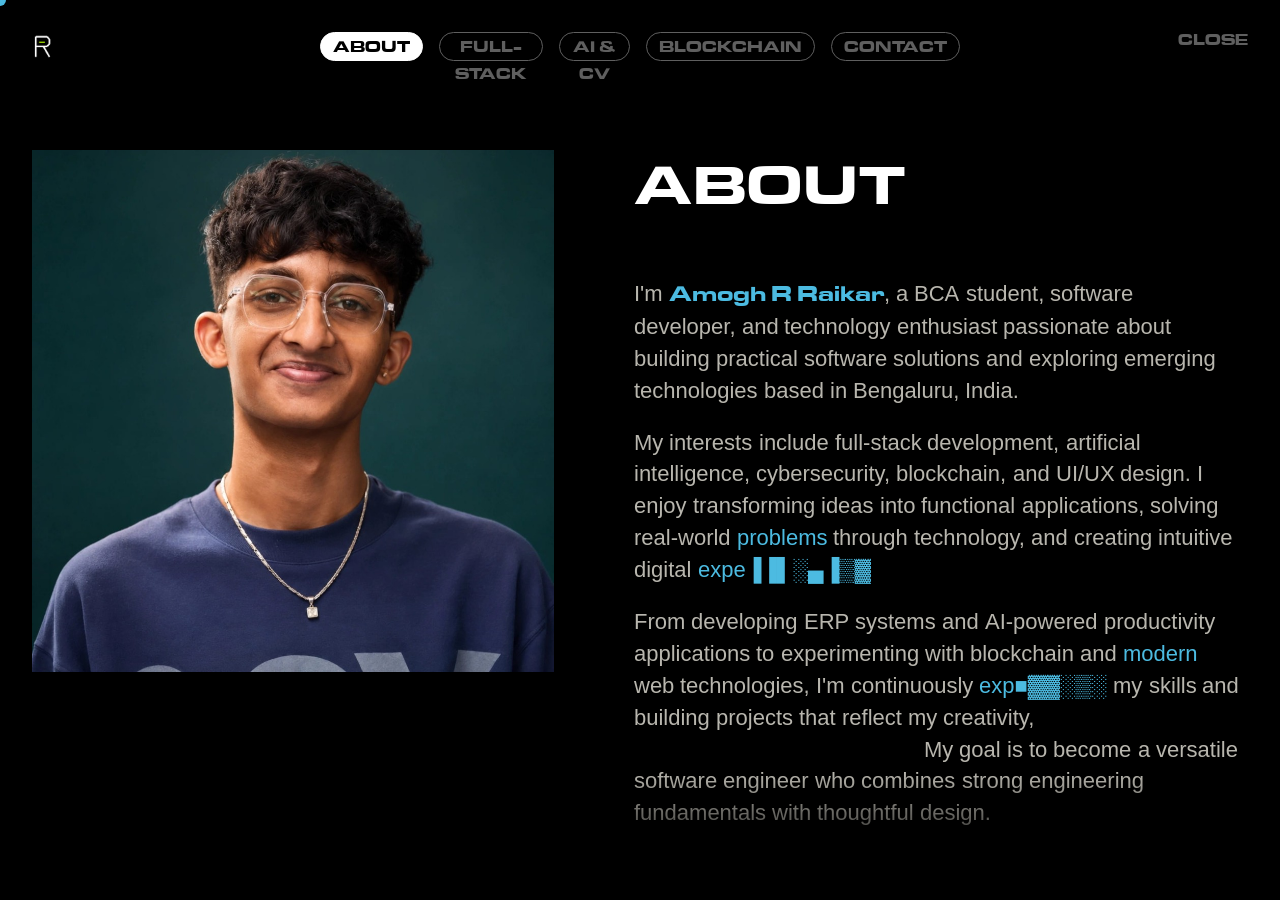
==== commit 53d1874d: "feat: add portrait photo to About modal, hero trail, and SEO meta" ====
--- a/about.html
+++ b/about.html
@@ -13,12 +13,12 @@
   <meta property="og:title" content="About Amogh R Raikar — Software Developer &amp; Creative Technologist">
   <meta property="og:description" content="Meet Amogh R Raikar, a software developer and creative technologist based in Bengaluru, India, building practical solutions across full-stack, AI, blockchain, and UI/UX design.">
   <meta property="og:url" content="https://amoghraikar.github.io/portfolio/about.html">
-  <meta property="og:image" content="assets/img/projects/karatcore-1.jpg">
+  <meta property="og:image" content="assets/img/profile/amogh_raikar.jpg">
   <meta property="og:image:alt" content="About Amogh R Raikar">
   <meta name="twitter:card" content="summary_large_image">
   <meta name="twitter:title" content="About Amogh R Raikar — Software Developer &amp; Creative Technologist">
   <meta name="twitter:description" content="Meet Amogh R Raikar, a software developer and creative technologist based in Bengaluru, India.">
-  <meta name="twitter:image" content="assets/img/projects/karatcore-1.jpg">
+  <meta name="twitter:image" content="assets/img/profile/amogh_raikar.jpg">
   <link rel="icon" type="image/png" sizes="16x16" href="assets/img/favicon/favicon-16x16-lm.png" media="(prefers-color-scheme: light)">
   <link rel="icon" type="image/png" sizes="32x32" href="assets/img/favicon/favicon-32x32-lm.png" media="(prefers-color-scheme: light)">
   <link rel="icon" type="image/x-icon" href="assets/img/favicon/favicon-lm.ico" media="(prefers-color-scheme: light)">
@@ -116,7 +116,7 @@
       <div class="viewer-static-page-inner">
         <div class="viewer-static-grid">
           <figure class="viewer-static-media">
-            <img id="viewerStaticImage" alt="Amogh R Raikar">
+            <img id="viewerStaticImage" src="assets/img/profile/amogh_raikar.jpg" alt="Amogh R Raikar">
           </figure>
           <div class="viewer-static-content">
             <h1 id="viewerStaticTitle">ABOUT</h1>
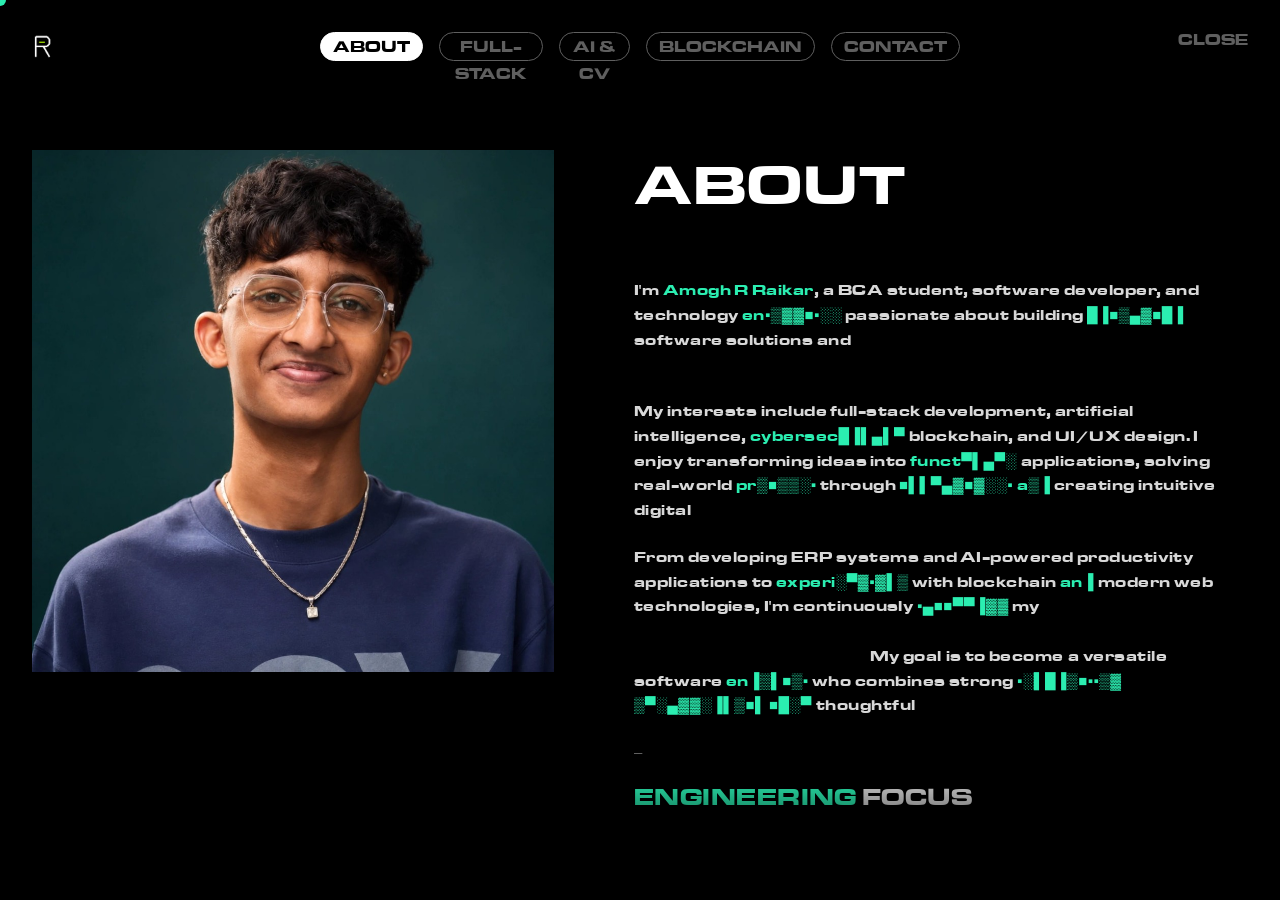
==== commit a8db08fc: "fix(typography): restore EurostileMNExtendedBold and AmstradPC across body copy and About modal" ====
--- a/about.html
+++ b/about.html
@@ -40,7 +40,7 @@
       }
     })();
   </script>
-  <link rel="stylesheet" href="assets/css/styles.css?v=20260927-1">
+  <link rel="stylesheet" href="assets/css/styles.css?v=20260927-2">
 </head>
 <body>
   <nav class="interface" aria-label="Primary navigation">
--- a/assets/css/styles.css
+++ b/assets/css/styles.css
@@ -2,7 +2,7 @@
   font-family: 'EurostileMNExtendedBold';
   src: url('../font/EurostileMNExtendedBold.ttf') format('truetype');
   font-style: normal;
-  font-weight: 700;
+  font-weight: 100 900;
   font-display: swap;
 }
 
@@ -162,7 +162,7 @@
   font-family: 'AmstradPC';
   src: url('../font/Ac437_Amstrad_PC-2y.ttf') format('truetype');
   font-style: normal;
-  font-weight: 400;
+  font-weight: 100 900;
   font-display: swap;
 }
 :root {
@@ -184,7 +184,7 @@
   border: 0;
 }
 html, body { margin: 0; width: 100%; height: 100%; background: #000; color: #fff; }
-body { font-family: Arial, Helvetica, sans-serif; }
+body { font-family: 'EurostileMNExtendedBold', Arial, sans-serif; }
 body.viewer-open { overflow: hidden; }
 
 .interface {
@@ -735,7 +735,7 @@
   padding: 32px;
   background: var(--color-panel);
   color: var(--cursor-color);
-  font-family: Helvetica, Arial, sans-serif;
+  font-family: 'EurostileMNExtendedBold', 'AmstradPC', monospace, sans-serif;
   font-size: clamp(19px, calc(1.35vw + 4px), 24px);
   line-height: 1.3;
   backface-visibility: hidden;
@@ -1211,12 +1211,17 @@
 }
 .viewer-static-content::-webkit-scrollbar { width: 0; height: 0; }
 .viewer-static-copy {
-  color: #b8b6ae;
-  font-family: Helvetica, Arial, sans-serif;
-  font-size: 22px;
-  line-height: 1.45;
-}
-.viewer-static-copy p { margin: 0 0 20px; }
+  color: #d8d8d8;
+  font-family: 'EurostileMNExtendedBold', Arial, sans-serif;
+  font-size: 15px;
+  line-height: 1.65;
+  letter-spacing: 0.03em;
+}
+.viewer-static-copy p {
+  font-family: 'EurostileMNExtendedBold', Arial, sans-serif;
+  margin: 0 0 22px;
+}
+
 .viewer-static-copy .reveal-line {
   opacity: 0;
   transform: translateY(24px);
@@ -1240,7 +1245,7 @@
 .viewer-static-copy .reveal-word.is-scrambling {
   opacity: 1;
   transform: translateY(0);
-  font-family: Arial, Helvetica, sans-serif;
+  font-family: 'EurostileMNExtendedBold', Arial, sans-serif;
   color: var(--cursor-color, #baff00);
 }
 @media (prefers-reduced-motion: reduce) {
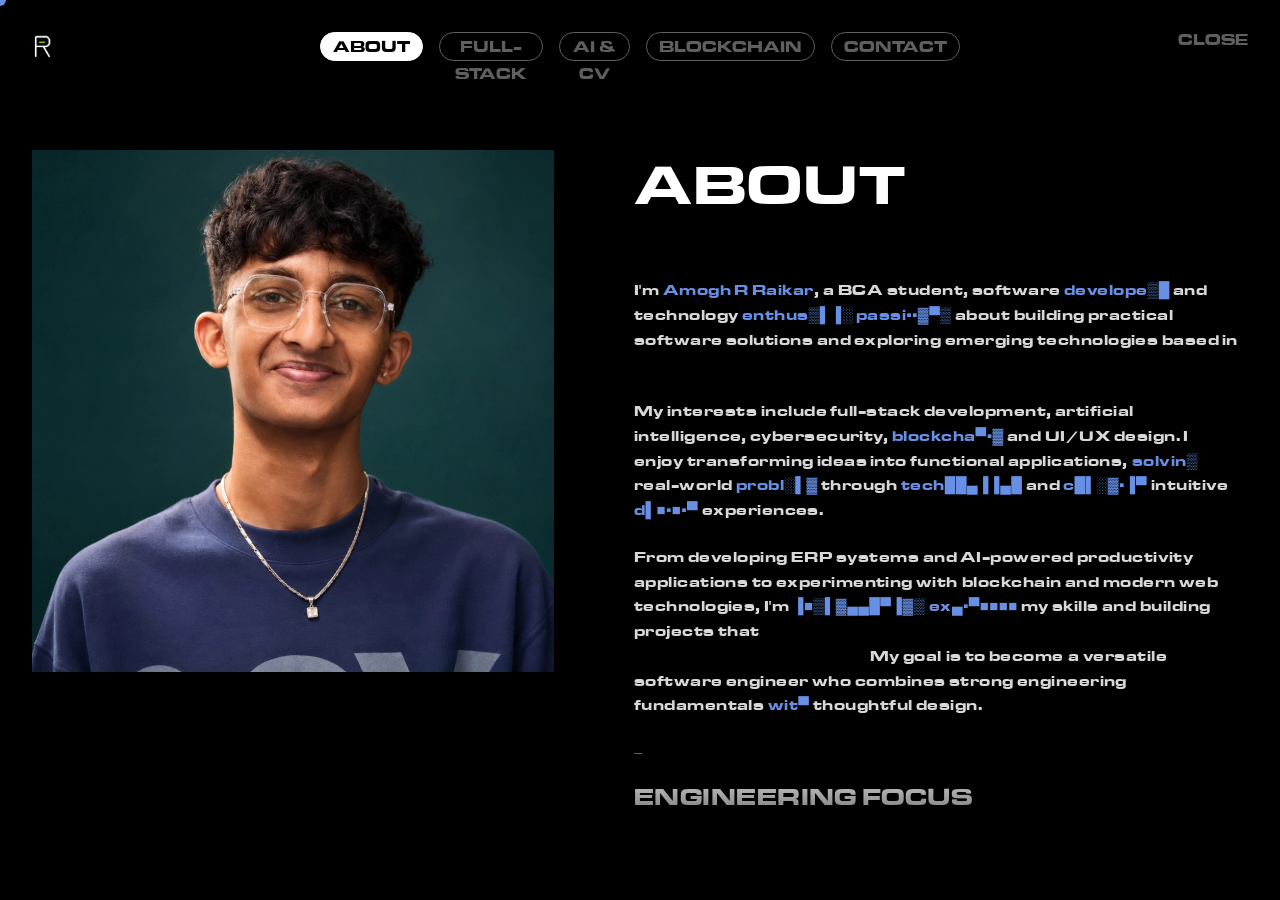
==== commit efbfc620: "feat: restore and customize interactive LABZ terminal and components for Amogh R Raikar" ====
--- a/about.html
+++ b/about.html
@@ -56,6 +56,7 @@
       <a class="nav-pill" href="projects.html?cat=full-stack"><span class="nav-pill-label">FULL-STACK</span></a>
       <a class="nav-pill ai-pill" href="projects.html?cat=ai-cv"><span class="nav-pill-label">AI &amp; CV</span></a>
       <a class="nav-pill" href="projects.html?cat=blockchain"><span class="nav-pill-label">BLOCKCHAIN</span></a>
+      <a class="nav-pill labz-pill" href="labz/"><span class="nav-pill-label">LABZ</span></a>
     </div>
 
     <div class="right-nav">
@@ -160,6 +161,7 @@
   <nav class="mobile-section-nav" id="mobileSectionNav" aria-label="Sections">
     <a class="mobile-section-pill active" href="about.html" aria-current="page">ABOUT</a>
     <a class="mobile-section-pill" href="projects.html">PROJECTS</a>
+    <a class="mobile-section-pill" href="labz/">LABZ</a>
     <a class="mobile-section-pill" href="contact.html">CONTACT</a>
   </nav>
   <div class="mobile-static-topbar" id="mobileStaticTopbar">
@@ -173,6 +175,9 @@
     </button>
   </div>
 
+  <div class="labz-page-blackout" aria-hidden="true"></div>
+  <div class="labz-page-sweep" aria-hidden="true"></div>
+
 <script src="assets/js/app.js?v=20260927-1" defer></script>
 </body>
 </html>
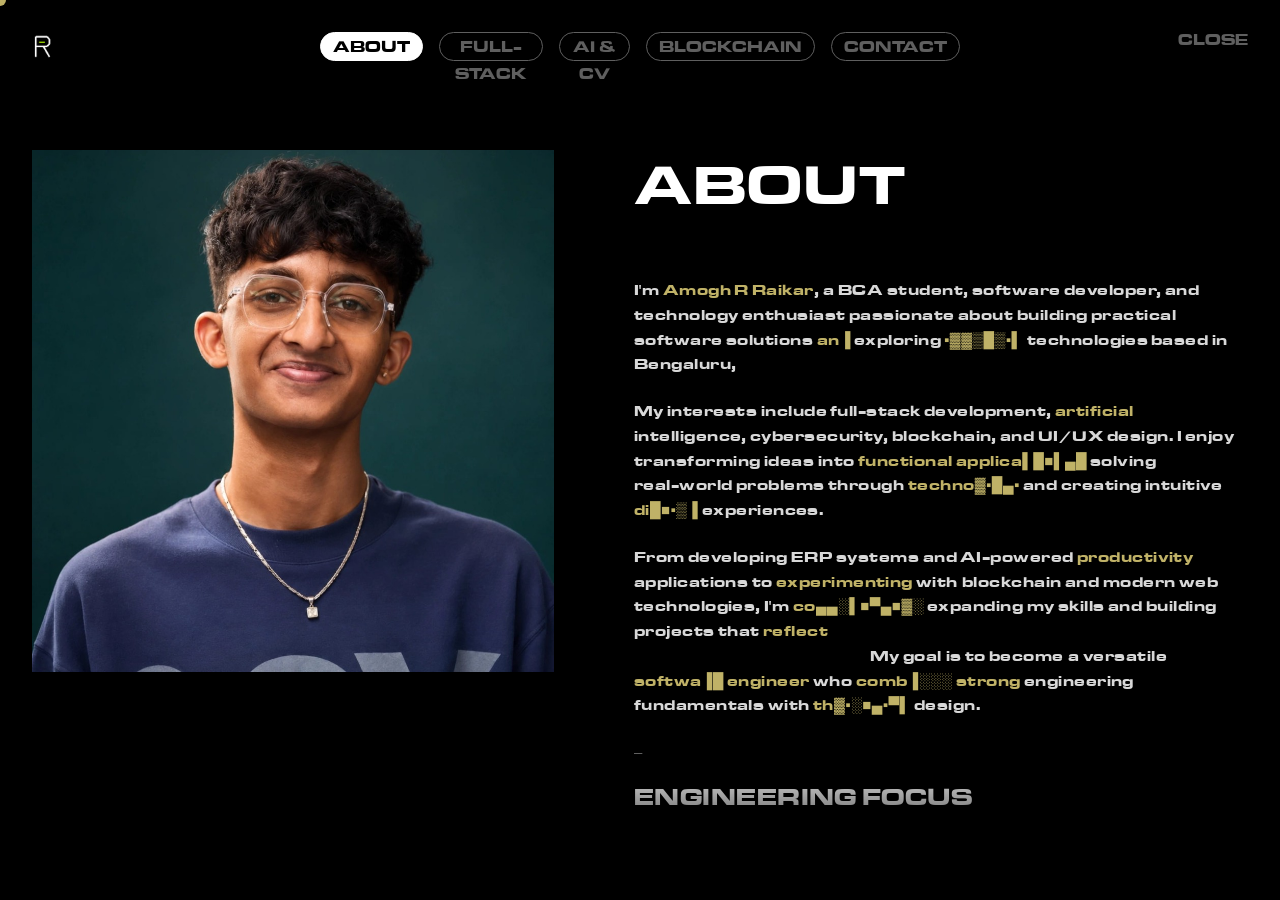
==== commit a1eef785: "fix(navigation): support clean URLs and instant modal sweep for About and Contact pills" ====
--- a/about.html
+++ b/about.html
@@ -27,15 +27,16 @@
   <link rel="icon" type="image/x-icon" href="assets/img/favicon/favicon-dm.ico" media="(prefers-color-scheme: dark)">
   <script>
     (() => {
-      const file = (location.pathname.split('/').pop() || 'index.html').toLowerCase();
-      const sectionPage = /^(about|contact|projects)\.html$/.test(file);
+      const rawFile = (location.pathname.split('/').pop() || 'index.html').toLowerCase();
+      const file = rawFile.replace(/\.html$/, '') || 'index';
+      const sectionPage = /^(about|contact|projects)$/.test(file);
       if (matchMedia('(max-width: 700px), (hover: none) and (pointer: coarse) and (max-width: 1100px)').matches && !sectionPage) {
         document.documentElement.classList.add('mobile-index');
       }
       if (sectionPage) {
         document.documentElement.classList.add('section-page');
       }
-      if (/^(about|contact)\.html$/.test(file)) {
+      if (/^(about|contact)$/.test(file)) {
         document.documentElement.classList.add('static-page');
       }
     })();
--- a/assets/css/styles.css
+++ b/assets/css/styles.css
@@ -205,40 +205,45 @@
 }
 .brand-nav {
   position: absolute;
-  left: 41px;
+  left: clamp(18px, 2vw, 36px);
   top: 32px;
   display: flex;
   flex-direction: column;
   align-items: center;
-  gap: 32px;
+  gap: 24px;
+  z-index: 20;
 }
 .tokonoma-logo {
   display: block;
-  width: 40.53px;
-  height: 58px;
+  width: clamp(40px, 3.5vw, 50px);
+  height: clamp(58px, 5vw, 72px);
   object-fit: contain;
   pointer-events: auto;
 }
 .tokonoma-logo-frame {
-  display: block;
+  display: flex;
+  align-items: center;
+  justify-content: center;
 }
 .center-nav {
   position: absolute;
-  left: 50%;
+  left: calc(50% - clamp(35px, 4vw, 55px));
   top: 32px;
   display: flex;
-  align-items: flex-start;
-  gap: 32px;
+  align-items: center;
+  gap: clamp(7px, 0.95vw, 13px);
   transform: translateX(-50%);
+  z-index: 20;
 }
 .right-nav {
   position: absolute;
-  right: 32px;
+  right: clamp(18px, 2vw, 36px);
   top: 32px;
   display: flex;
   flex-direction: column;
   align-items: flex-end;
-  gap: 32px;
+  gap: 24px;
+  z-index: 20;
 }
 .nav-pill {
   position: relative;
@@ -246,15 +251,16 @@
   display: inline-flex;
   align-items: center;
   justify-content: center;
-  padding: 12px 16px;
-  border: 1px solid #fff;
+  padding: 12px clamp(15px, 1.35vw, 22px);
+  border: 1.5px solid #fff;
   border-radius: 999px;
   background: transparent;
   color: #fff;
   font-family: 'EurostileMNExtendedBold', Arial, sans-serif;
-  font-size: 48px;
+  font-size: clamp(22px, 2.3vw, 33px);
   font-weight: 700;
-  line-height: .92;
+  line-height: 1;
+  letter-spacing: 0.04em;
   text-decoration: none;
   white-space: nowrap;
   pointer-events: auto;
@@ -292,16 +298,23 @@
 .nav-pill.vertical {
   writing-mode: vertical-rl;
   text-orientation: mixed;
-  padding: 16px 12px 20px;
+  padding: 26px 13px 26px;
+  font-size: clamp(18px, 2vw, 26px);
+  min-width: 52px;
 }
 .nav-pill.ai-pill {
-  padding-right: 20px;
+  padding-right: clamp(18px, 1.8vw, 26px);
 }
 .nav-pill.instagram-pill {
-  width: 70px;
-  height: 70px;
-  padding: 15px;
+  width: clamp(54px, 4.8vw, 66px);
+  height: clamp(54px, 4.8vw, 66px);
+  min-width: clamp(54px, 4.8vw, 66px);
+  min-height: clamp(54px, 4.8vw, 66px);
+  padding: 14px;
   border-radius: 50%;
+  display: inline-flex;
+  align-items: center;
+  justify-content: center;
 }
 .instagram-pill svg {
   display: block;
